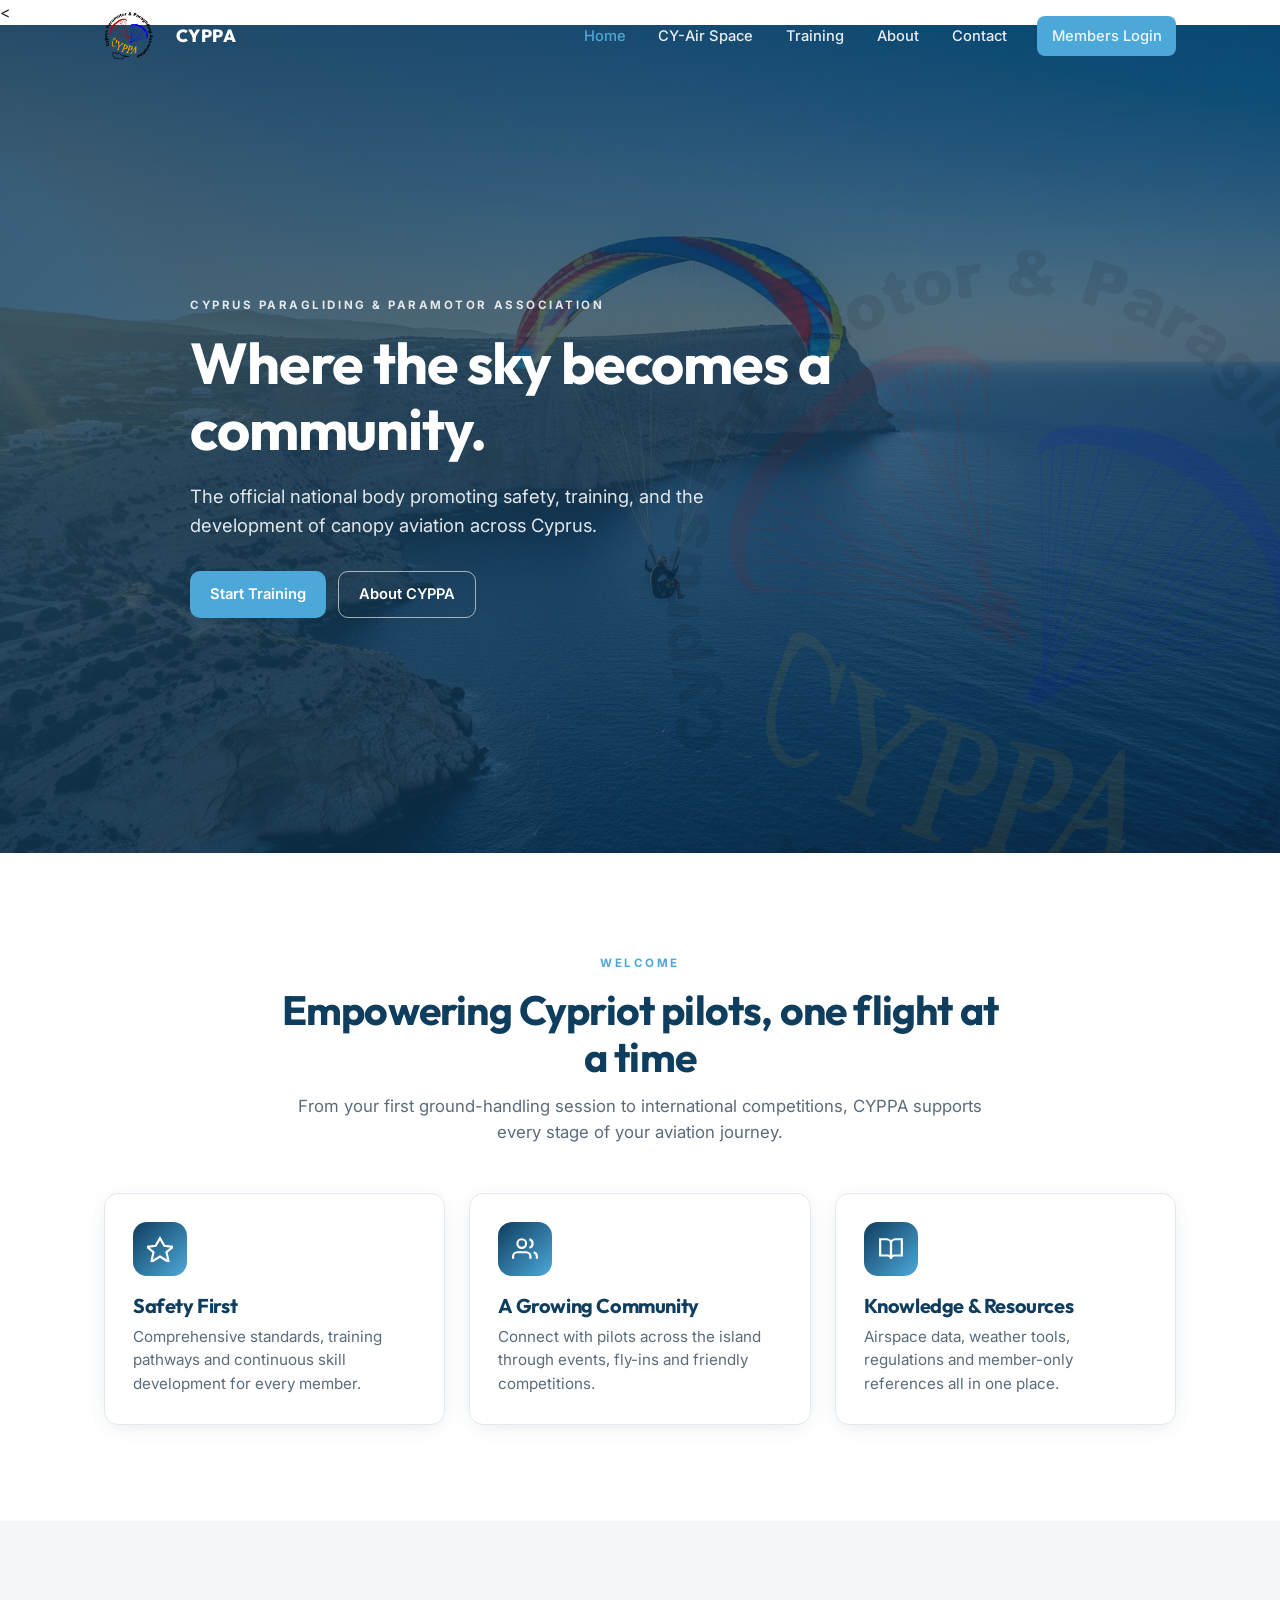
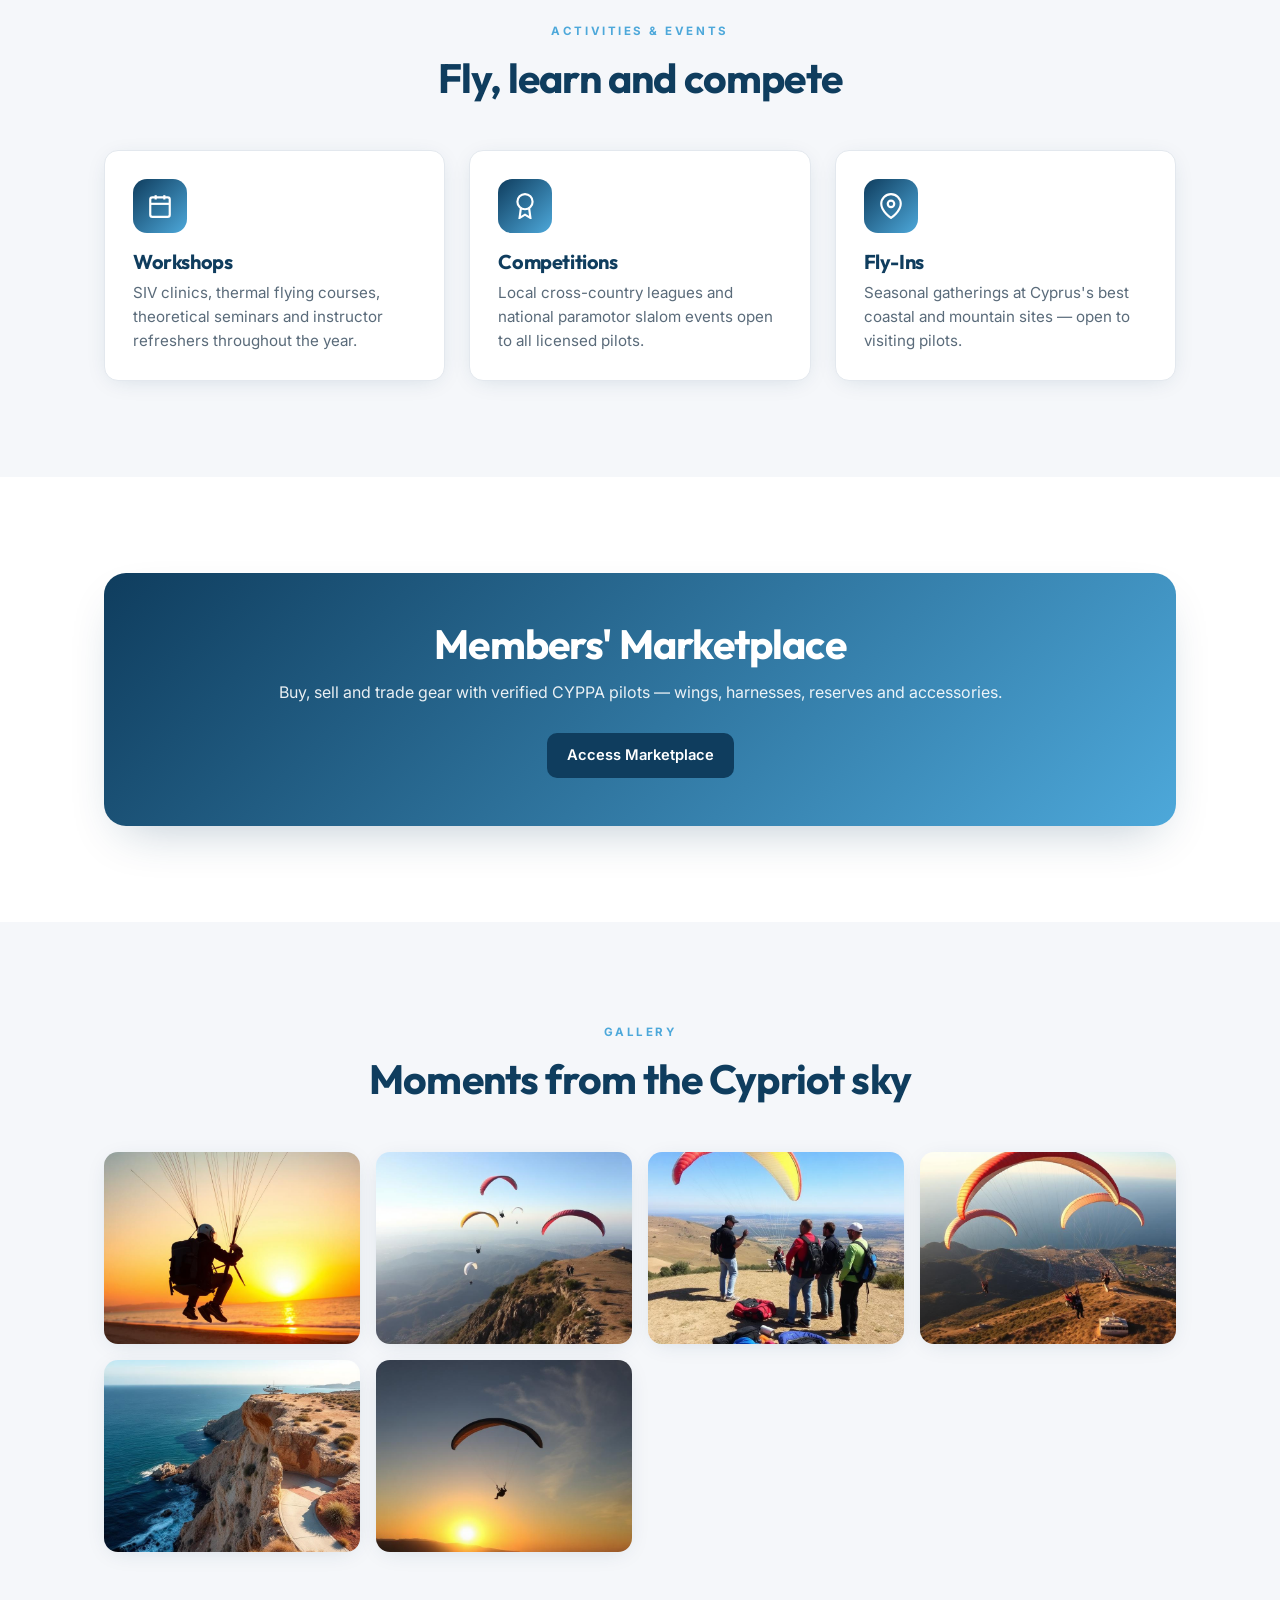
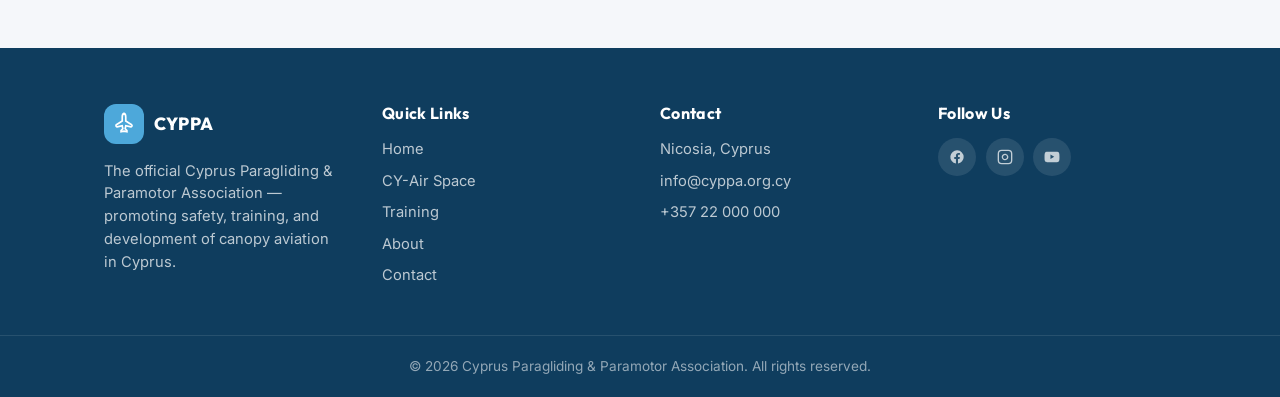
==== index.html @ 7ece0e22 "First commit of my website" ====
<!doctype html>
<html lang="en">

<head>
  <meta charset="utf-8" />
  <meta name="viewport" content="width=device-width, initial-scale=1" />
  <title>CYPPA — Cyprus Paragliding & Paramotor Association</title>
  <meta name="description"
    content="Official body promoting safe and responsible canopy aviation in Cyprus — training, airspace info, events, and member resources." />
  <link rel="preconnect" href="https://fonts.googleapis.com" />
  <link rel="preconnect" href="https://fonts.gstatic.com" crossorigin />
  <link
    href="https://fonts.googleapis.com/css2?family=Inter:wght@400;500;600;700&family=Outfit:wght@500;600;700;800;900&display=swap"
    rel="stylesheet" />
  <link rel="stylesheet" href="styles.css" />
</head>

<body>

  <!-- ============ HEADER ============ -->
  <header class="site-header">
    <div class="container nav">
      <a class="brand" href="index.html">
        <img src="assets/Logo 01a Color.png" alt="CYPPA Logo" class="header-logo" />
        <span class="brand-name">CYPPA</span>
      </a>

      <nav class="nav-links" aria-label="Primary">
        <a href="index.html">Home</a>
        <a href="cy-air-space.html">CY-Air Space</a>
        <a href="training.html">Training</a>
        <a href="about.html">About</a>
        <a href="contact.html">Contact</a>
        <a class="btn btn-primary" href="login.html" style="margin-left:.75rem">Members Login</a>
      </nav>

      <button class="menu-toggle" aria-label="Toggle menu"
        onclick="document.querySelector('.mobile-nav').classList.toggle('open')">
        <svg width="26" height="26" viewBox="0 0 24 24" fill="none" stroke="currentColor" stroke-width="2"
          stroke-linecap="round" stroke-linejoin="round">
          <line x1="4" y1="6" x2="20" y2="6" />
          <line x1="4" y1="12" x2="20" y2="12" />
          <line x1="4" y1="18" x2="20" y2="18" />
        </svg>
      </button>
    </div>
    <div class="mobile-nav">
      <nav>
        <a href="index.html">Home</a>
        <a href="cy-air-space.html">CY-Air Space</a>
        <a href="training.html">Training</a>
        <a href="about.html">About</a>
        <a href="contact.html">Contact</a>
        <a class="btn btn-primary" href="login.html">Members Login</a>
      </nav>
    </div>
  </header>

  <!-- ============ HERO ============ -->
  <<section class="hero">
    <div class="hero-bg" aria-hidden="true"></div>

    <img src="assets/Logo 01a Color.png" alt="" class="hero-watermark" aria-hidden="true" />

    <div class="container">
      <span class="eyebrow">Cyprus Paragliding & Paramotor Association</span>
      <h1>Where the sky becomes a community.</h1>
      <p class="lead">The official national body promoting safety, training, and the development of canopy aviation
        across Cyprus.</p>
      <div class="actions">
        <a class="btn btn-primary" href="training.html">Start Training</a>
        <a class="btn btn-outline" href="about.html">About CYPPA</a>
      </div>
    </div>
    </section>

    <!-- ============ WELCOME / FEATURES ============ -->
    <section class="block">
      <div class="container">
        <div class="section-head">
          <span class="eyebrow">Welcome</span>
          <h2>Empowering Cypriot pilots, one flight at a time</h2>
          <p>From your first ground-handling session to international competitions, CYPPA supports every stage of your
            aviation journey.</p>
        </div>
        <div class="grid grid-3">
          <article class="card">
            <div class="icon"><svg width="26" height="26" fill="none" stroke="currentColor" stroke-width="2"
                viewBox="0 0 24 24">
                <path d="M12 2l4 7 8 1-6 5 2 9-8-5-8 5 2-9-6-5 8-1z" />
              </svg></div>
            <h3>Safety First</h3>
            <p>Comprehensive standards, training pathways and continuous skill development for every member.</p>
          </article>
          <article class="card">
            <div class="icon"><svg width="26" height="26" fill="none" stroke="currentColor" stroke-width="2"
                viewBox="0 0 24 24">
                <path d="M17 21v-2a4 4 0 0 0-4-4H5a4 4 0 0 0-4 4v2" />
                <circle cx="9" cy="7" r="4" />
                <path d="M23 21v-2a4 4 0 0 0-3-3.87" />
                <path d="M16 3.13a4 4 0 0 1 0 7.75" />
              </svg></div>
            <h3>A Growing Community</h3>
            <p>Connect with pilots across the island through events, fly-ins and friendly competitions.</p>
          </article>
          <article class="card">
            <div class="icon"><svg width="26" height="26" fill="none" stroke="currentColor" stroke-width="2"
                viewBox="0 0 24 24">
                <path d="M2 3h6a4 4 0 0 1 4 4v14a3 3 0 0 0-3-3H2z" />
                <path d="M22 3h-6a4 4 0 0 0-4 4v14a3 3 0 0 1 3-3h7z" />
              </svg></div>
            <h3>Knowledge & Resources</h3>
            <p>Airspace data, weather tools, regulations and member-only references all in one place.</p>
          </article>
        </div>
      </div>
    </section>

    <!-- ============ ACTIVITIES ============ -->
    <section class="block muted">
      <div class="container">
        <div class="section-head">
          <span class="eyebrow">Activities & Events</span>
          <h2>Fly, learn and compete</h2>
        </div>
        <div class="grid grid-3">
          <article class="card">
            <div class="icon"><svg width="26" height="26" fill="none" stroke="currentColor" stroke-width="2"
                viewBox="0 0 24 24">
                <rect x="3" y="4" width="18" height="18" rx="2" />
                <line x1="16" y1="2" x2="16" y2="6" />
                <line x1="8" y1="2" x2="8" y2="6" />
                <line x1="3" y1="10" x2="21" y2="10" />
              </svg></div>
            <h3>Workshops</h3>
            <p>SIV clinics, thermal flying courses, theoretical seminars and instructor refreshers throughout the year.
            </p>
          </article>
          <article class="card">
            <div class="icon"><svg width="26" height="26" fill="none" stroke="currentColor" stroke-width="2"
                viewBox="0 0 24 24">
                <circle cx="12" cy="8" r="7" />
                <polyline points="8.21 13.89 7 23 12 20 17 23 15.79 13.88" />
              </svg></div>
            <h3>Competitions</h3>
            <p>Local cross-country leagues and national paramotor slalom events open to all licensed pilots.</p>
          </article>
          <article class="card">
            <div class="icon"><svg width="26" height="26" fill="none" stroke="currentColor" stroke-width="2"
                viewBox="0 0 24 24">
                <path d="M21 10c0 7-9 13-9 13s-9-6-9-13a9 9 0 0 1 18 0z" />
                <circle cx="12" cy="10" r="3" />
              </svg></div>
            <h3>Fly-Ins</h3>
            <p>Seasonal gatherings at Cyprus's best coastal and mountain sites — open to visiting pilots.</p>
          </article>
        </div>
      </div>
    </section>

    <!-- ============ MARKETPLACE ============ -->
    <section class="block">
      <div class="container">
        <div class="cta">
          <h2>Members' Marketplace</h2>
          <p>Buy, sell and trade gear with verified CYPPA pilots — wings, harnesses, reserves and accessories.</p>
          <a class="btn btn-deep" href="login.html">Access Marketplace</a>
        </div>
      </div>
    </section>

    <!-- ============ GALLERY ============ -->
    <section class="block muted">
      <div class="container">
        <div class="section-head">
          <span class="eyebrow">Gallery</span>
          <h2>Moments from the Cypriot sky</h2>
        </div>
        <div class="gallery">
          <a href="#"><img src="assets/gallery-1.jpg" alt="Paraglider over Cyprus coastline" loading="lazy" /></a>
          <a href="#"><img src="assets/gallery-2.jpg" alt="Paramotor pilot at sunset" loading="lazy" /></a>
          <a href="#"><img src="assets/gallery-3.jpg" alt="Group launch on a Cypriot ridge" loading="lazy" /></a>
          <a href="#"><img src="assets/gallery-4.jpg" alt="Cross-country flight" loading="lazy" /></a>
          <a href="#"><img src="assets/gallery-5.jpg" alt="Coastal soaring" loading="lazy" /></a>
          <a href="#"><img src="assets/gallery-6.jpg" alt="Pilot landing at sunset" loading="lazy" /></a>
        </div>
      </div>
    </section>

    <!-- ============ FOOTER ============ -->
    <footer class="site-footer">
      <div class="container footer-grid">
        <div>
          <div class="brand" style="margin-bottom:1rem">
            <span class="logo" style="background:var(--sky)"><svg width="20" height="20" viewBox="0 0 24 24" fill="none"
                stroke="currentColor" stroke-width="2" style="transform:rotate(-45deg)">
                <path
                  d="M17.8 19.2 16 11l3.5-3.5C21 6 21.5 4 21 3c-1-.5-3 0-4.5 1.5L13 8 4.8 6.2c-.5-.1-.9.1-1.1.5l-.3.5c-.2.5-.1 1 .3 1.3L9 12l-2 3H4l-1 1 3 2 2 3 1-1v-3l3-2 3.5 5.3c.3.4.8.5 1.3.3l.5-.2c.4-.3.6-.7.5-1.2z" />
              </svg></span>
            <span class="brand-name" style="color:#fff">CYPPA</span>
          </div>
          <p>The official Cyprus Paragliding & Paramotor Association — promoting safety, training, and development of
            canopy aviation in Cyprus.</p>
        </div>
        <div>
          <h4>Quick Links</h4>
          <ul>
            <li><a href="index.html">Home</a></li>
            <li><a href="cy-air-space.html">CY-Air Space</a></li>
            <li><a href="training.html">Training</a></li>
            <li><a href="about.html">About</a></li>
            <li><a href="contact.html">Contact</a></li>
          </ul>
        </div>
        <div>
          <h4>Contact</h4>
          <ul>
            <li>Nicosia, Cyprus</li>
            <li>info@cyppa.org.cy</li>
            <li>+357 22 000 000</li>
          </ul>
        </div>
        <div>
          <h4>Follow Us</h4>
          <div class="socials">
            <a href="#" aria-label="Facebook"><svg width="16" height="16" fill="currentColor" viewBox="0 0 24 24">
                <path
                  d="M22 12a10 10 0 1 0-11.6 9.9v-7H7.9V12h2.5V9.8c0-2.5 1.5-3.9 3.8-3.9 1.1 0 2.2.2 2.2.2v2.5h-1.3c-1.2 0-1.6.8-1.6 1.6V12h2.8l-.5 2.9h-2.3v7A10 10 0 0 0 22 12z" />
              </svg></a>
            <a href="#" aria-label="Instagram"><svg width="16" height="16" fill="none" stroke="currentColor"
                stroke-width="2" viewBox="0 0 24 24">
                <rect x="2" y="2" width="20" height="20" rx="5" />
                <path d="M16 11.4A4 4 0 1 1 12.6 8 4 4 0 0 1 16 11.4z" />
                <line x1="17.5" y1="6.5" x2="17.5" y2="6.5" />
              </svg></a>
            <a href="#" aria-label="YouTube"><svg width="16" height="16" fill="currentColor" viewBox="0 0 24 24">
                <path
                  d="M23 7.5s-.2-1.6-.9-2.3c-.8-.9-1.8-.9-2.2-1C16.4 4 12 4 12 4s-4.4 0-7.9.2c-.5.1-1.4.1-2.2 1C1.2 5.9 1 7.5 1 7.5S.8 9.4.8 11.3v1.4c0 1.9.2 3.8.2 3.8s.2 1.6.9 2.3c.8.9 1.9.9 2.4 1 1.7.2 7.7.2 7.7.2s4.4 0 7.9-.3c.5-.1 1.4-.1 2.2-1 .7-.7.9-2.3.9-2.3s.2-1.9.2-3.8v-1.4c0-1.9-.2-3.7-.2-3.7zM9.7 15.1V8.4l5.7 3.4z" />
              </svg></a>
          </div>
        </div>
      </div>
      <div class="footer-bottom">© <span id="yr"></span> Cyprus Paragliding & Paramotor Association. All rights
        reserved.
      </div>
    </footer>

    <script>document.getElementById('yr').textContent = new Date().getFullYear();</script>
    <script src="script.js"></script>
</body>

</html>
---- styles.css ----
/* CYPPA — Cyprus Paragliding & Paramotor Association
   Static HTML/CSS build */

:root {
  --deep: #0F3D5E;
  --sky: #4DA8DA;
  --white: #FFFFFF;
  --light-gray: #F5F7FA;
  --text: #1a2733;
  --muted: #5a6b7a;
  --border: #e3e8ee;

  --gradient-sky: linear-gradient(135deg, var(--deep), var(--sky));
  --gradient-hero: linear-gradient(135deg, rgba(15, 61, 94, 0.85), rgba(15, 61, 94, 0.55));
  --shadow-card: 0 4px 24px -8px rgba(15, 61, 94, 0.18);
  --shadow-lift: 0 20px 50px -20px rgba(15, 61, 94, 0.30);
  --radius: 14px;
}

* {
  box-sizing: border-box;
  margin: 0;
  padding: 0;
}

html {
  scroll-behavior: smooth;
  -webkit-text-size-adjust: 100%;
}

body {
  font-family: 'Inter', system-ui, -apple-system, Segoe UI, Roboto, Arial, sans-serif;
  color: var(--text);
  background: var(--white);
  line-height: 1.55;
  -webkit-font-smoothing: antialiased;
}

img {
  max-width: 100%;
  display: block;
}

a {
  color: inherit;
  text-decoration: none;
}

h1,
h2,
h3,
h4 {
  font-family: 'Outfit', system-ui, sans-serif;
  letter-spacing: -0.02em;
  color: var(--deep);
  line-height: 1.15;
}

h1 {
  font-size: clamp(2.25rem, 4.5vw, 3.75rem);
}

h2 {
  font-size: clamp(1.75rem, 3.2vw, 2.75rem);
}

h3 {
  font-size: 1.25rem;
}

p {
  color: var(--muted);
}

.container {
  max-width: 1200px;
  margin: 0 auto;
  padding: 0 1.25rem;
}

@media (min-width: 768px) {
  .container {
    padding: 0 2rem;
  }
}

@media (min-width: 1280px) {
  .container {
    padding: 0 4rem;
  }
}

/* ---------- Header ---------- */
.site-header {
  position: fixed;
  inset: 0 0 auto 0;
  z-index: 50;
  transition: background .3s ease, box-shadow .3s ease, backdrop-filter .3s ease;
}

.site-header.scrolled {
  background: rgba(255, 255, 255, 0.92);
  backdrop-filter: blur(10px);
  box-shadow: 0 1px 0 rgba(15, 61, 94, 0.06);
}

.nav {
  display: flex;
  align-items: center;
  justify-content: space-between;
  height: 72px;
}

.brand {
  display: flex;
  align-items: center;
  gap: .6rem;
  font-family: 'Outfit';
  font-weight: 800;
}

.brand .logo {
  width: 40px;
  height: 40px;
  border-radius: 12px;
  display: grid;
  place-items: center;
  color: #fff;
  background: rgba(255, 255, 255, 0.15);
  backdrop-filter: blur(6px);
  transition: background .3s ease, color .3s ease;
}

.site-header.scrolled .brand .logo {
  background: var(--deep);
}

.brand .brand-name {
  color: #fff;
  font-size: 1.1rem;
  letter-spacing: .02em;
  transition: color .3s ease;
}

.site-header.scrolled .brand .brand-name {
  color: var(--deep);
}

.nav-links {
  display: none;
  align-items: center;
  gap: .25rem;
}

.nav-links a {
  padding: .55rem .9rem;
  border-radius: 8px;
  font-weight: 500;
  font-size: .92rem;
  color: rgba(255, 255, 255, 0.9);
}

.nav-links a:hover {
  color: #fff;
}

.site-header.scrolled .nav-links a {
  color: var(--text);
}

.site-header.scrolled .nav-links a:hover {
  color: var(--sky);
}

.nav-links a.active {
  color: var(--sky);
}

.btn {
  display: inline-flex;
  align-items: center;
  justify-content: center;
  padding: .7rem 1.25rem;
  border-radius: 10px;
  font-weight: 600;
  font-size: .92rem;
  cursor: pointer;
  border: 0;
  transition: transform .15s ease, background .2s ease, box-shadow .2s ease;
}

.btn-primary {
  background: var(--sky);
  color: #fff;
}

.btn-primary:hover {
  background: #3a98cc;
  transform: translateY(-1px);
}

.btn-outline {
  background: transparent;
  color: #fff;
  border: 1.5px solid rgba(255, 255, 255, 0.6);
}

.btn-outline:hover {
  background: rgba(255, 255, 255, 0.1);
}

.btn-deep {
  background: var(--deep);
  color: #fff;
}

.btn-deep:hover {
  background: #0c324d;
}

.menu-toggle {
  background: transparent;
  border: 0;
  color: #fff;
  padding: .4rem;
  cursor: pointer;
  display: inline-flex;
}

.site-header.scrolled .menu-toggle {
  color: var(--deep);
}

.mobile-nav {
  display: none;
  background: #fff;
  border-top: 1px solid var(--border);
  box-shadow: var(--shadow-card);
}

.mobile-nav.open {
  display: block;
}

.mobile-nav nav {
  display: flex;
  flex-direction: column;
  padding: .75rem 0;
}

.mobile-nav a {
  padding: .85rem 1.25rem;
  font-weight: 500;
}

.mobile-nav a:hover {
  background: var(--light-gray);
}

.mobile-nav .btn {
  margin: .5rem 1.25rem;
}

@media (min-width: 1024px) {
  .nav-links {
    display: flex;
  }

  .menu-toggle {
    display: none;
  }
}

/* ---------- Hero ---------- */
.hero {
  position: relative;
  min-height: 92vh;
  display: flex;
  align-items: center;
  color: #fff;
  overflow: hidden;
  background: #0a2c46;
}

.hero-bg {
  position: absolute;
  inset: 0;
  background: var(--gradient-hero), url('assets/hero.jpg') center/cover no-repeat;
}

.hero .container {
  position: relative;
  z-index: 2;
  padding-top: 6rem;
  padding-bottom: 4rem;
}

.hero h1 {
  color: #fff;
  max-width: 900px;
}

.hero p.lead {
  color: rgba(255, 255, 255, 0.88);
  font-size: 1.15rem;
  max-width: 620px;
  margin: 1.25rem 0 2rem;
}

.hero .actions {
  display: flex;
  flex-wrap: wrap;
  gap: .75rem;
}

.eyebrow {
  display: inline-block;
  font-size: .72rem;
  font-weight: 700;
  letter-spacing: .22em;
  text-transform: uppercase;
  color: var(--sky);
  margin-bottom: .9rem;
}

.hero .eyebrow {
  color: rgba(255, 255, 255, 0.85);
}

/* ---------- Page hero (interior pages) ---------- */
.page-hero {
  background: var(--gradient-sky);
  color: #fff;
  padding: 9rem 0 5rem;
  text-align: center;
  position: relative;
  overflow: hidden;
}

.page-hero::before {
  content: "";
  position: absolute;
  inset: 0;
  background: radial-gradient(circle at 20% 30%, rgba(255, 255, 255, .25), transparent 50%);
  opacity: .6;
}

.page-hero .container {
  position: relative;
}

.page-hero h1 {
  color: #fff;
}

.page-hero p {
  color: rgba(255, 255, 255, 0.85);
  max-width: 640px;
  margin: 1rem auto 0;
}

/* ---------- Sections ---------- */
section.block {
  padding: 4.5rem 0;
}

@media (min-width: 768px) {
  section.block {
    padding: 6rem 0;
  }
}

section.muted {
  background: var(--light-gray);
}

.section-head {
  text-align: center;
  max-width: 720px;
  margin: 0 auto 3rem;
}

.section-head p {
  font-size: 1.05rem;
  margin-top: .75rem;
}

/* ---------- Grids & cards ---------- */
.grid {
  display: grid;
  gap: 1.5rem;
}

.grid-2 {
  grid-template-columns: repeat(auto-fit, minmax(280px, 1fr));
}

.grid-3 {
  grid-template-columns: repeat(auto-fit, minmax(260px, 1fr));
}

.card {
  background: #fff;
  border: 1px solid var(--border);
  border-radius: var(--radius);
  padding: 1.75rem;
  box-shadow: var(--shadow-card);
  transition: transform .25s ease, box-shadow .25s ease;
}

.card:hover {
  transform: translateY(-4px);
  box-shadow: var(--shadow-lift);
}

.card .icon {
  width: 54px;
  height: 54px;
  border-radius: 14px;
  background: var(--gradient-sky);
  color: #fff;
  display: grid;
  place-items: center;
  margin-bottom: 1.1rem;
}

.card h3 {
  margin-bottom: .5rem;
}

.card p {
  font-size: .95rem;
}

.card .more {
  display: inline-flex;
  align-items: center;
  gap: .35rem;
  color: var(--sky);
  font-weight: 600;
  font-size: .9rem;
  margin-top: 1rem;
}

/* About list */
.about-row {
  display: grid;
  gap: 1.5rem;
  grid-template-columns: auto 1fr;
  align-items: start;
  background: #fff;
  border: 1px solid var(--border);
  border-radius: var(--radius);
  padding: 2rem;
  margin-bottom: 1.25rem;
  box-shadow: var(--shadow-card);
}

.about-row .icon {
  width: 64px;
  height: 64px;
  border-radius: 16px;
  background: var(--gradient-sky);
  color: #fff;
  display: grid;
  place-items: center;
}

.about-row .num {
  font-size: .72rem;
  letter-spacing: .22em;
  color: var(--sky);
  font-weight: 700;
}

.about-row h2 {
  color: var(--deep);
  margin: .3rem 0 .6rem;
  font-size: 1.5rem;
}

@media (max-width: 600px) {
  .about-row {
    grid-template-columns: 1fr;
  }
}

/* Gallery */
.gallery {
  display: grid;
  gap: 1rem;
  grid-template-columns: repeat(auto-fit, minmax(240px, 1fr));
}

.gallery img {
  aspect-ratio: 4/3;
  object-fit: cover;
  border-radius: var(--radius);
  box-shadow: var(--shadow-card);
  transition: transform .3s ease;
}

.gallery a:hover img {
  transform: scale(1.03);
}

/* Forms */
.form {
  display: grid;
  gap: 1rem;
  max-width: 560px;
}

.form label {
  font-size: .9rem;
  font-weight: 600;
  color: var(--deep);
}

.form input,
.form textarea,
.form select {
  width: 100%;
  padding: .8rem 1rem;
  border: 1px solid var(--border);
  border-radius: 10px;
  background: #fff;
  font: inherit;
  color: var(--text);
}

.form input:focus,
.form textarea:focus {
  outline: 2px solid var(--sky);
  outline-offset: 1px;
  border-color: var(--sky);
}

.checkbox-row {
  display: flex;
  align-items: center;
  gap: .5rem;
  font-size: .92rem;
  color: var(--muted);
}

.checkbox-row input {
  width: auto;
}

/* Login split */
.login-wrap {
  min-height: 100vh;
  display: grid;
  grid-template-columns: 1fr;
}

@media (min-width: 900px) {
  .login-wrap {
    grid-template-columns: 1fr 1fr;
  }
}

.login-art {
  background: var(--gradient-sky), url('assets/hero.jpg') center/cover;
  background-blend-mode: multiply;
  color: #fff;
  padding: 4rem 2.5rem;
  display: none;
  flex-direction: column;
  justify-content: space-between;
}

@media (min-width: 900px) {
  .login-art {
    display: flex;
  }
}

.login-art h2 {
  color: #fff;
}

.login-form-wrap {
  display: grid;
  place-items: center;
  padding: 3rem 1.5rem;
}

.login-card {
  width: 100%;
  max-width: 420px;
}

.login-card h1 {
  color: var(--deep);
  font-size: 2rem;
  margin-bottom: .4rem;
}

.login-card .sub {
  color: var(--muted);
  margin-bottom: 2rem;
}

.form-row-between {
  display: flex;
  align-items: center;
  justify-content: space-between;
}

.link-sky {
  color: var(--sky);
  font-weight: 600;
  font-size: .9rem;
}

.link-sky:hover {
  text-decoration: underline;
}

/* Map */
.map-wrap {
  border-radius: var(--radius);
  overflow: hidden;
  box-shadow: var(--shadow-card);
}

.map-wrap iframe {
  width: 100%;
  height: 380px;
  border: 0;
  display: block;
}

/* Contact info */
.contact-grid {
  display: grid;
  gap: 2.5rem;
  grid-template-columns: 1fr;
}

@media (min-width: 900px) {
  .contact-grid {
    grid-template-columns: 1fr 1fr;
  }
}

.contact-info li {
  display: flex;
  gap: .9rem;
  align-items: flex-start;
  margin-bottom: 1rem;
  color: var(--muted);
  list-style: none;
}

.contact-info .icon-sm {
  width: 34px;
  height: 34px;
  border-radius: 10px;
  background: var(--light-gray);
  color: var(--deep);
  display: grid;
  place-items: center;
  flex-shrink: 0;
}

.contact-info strong {
  display: block;
  color: var(--deep);
  margin-bottom: 2px;
}

/* CTA banner */
.cta {
  background: var(--gradient-sky);
  color: #fff;
  border-radius: 22px;
  padding: 3rem;
  text-align: center;
  box-shadow: var(--shadow-lift);
}

.cta h2 {
  color: #fff;
}

.cta p {
  color: rgba(255, 255, 255, 0.9);
  margin: .75rem 0 1.75rem;
}

/* ---------- Footer ---------- */
.site-footer {
  background: var(--deep);
  color: #fff;
  padding-top: 3.5rem;
}

.footer-grid {
  display: grid;
  gap: 2.5rem;
  grid-template-columns: repeat(auto-fit, minmax(220px, 1fr));
  padding-bottom: 3rem;
}

.footer-grid h4 {
  color: #fff;
  font-size: 1rem;
  margin-bottom: 1rem;
  letter-spacing: .02em;
}

.footer-grid p,
.footer-grid li,
.footer-grid a {
  color: rgba(255, 255, 255, 0.72);
  font-size: .92rem;
}

.footer-grid a:hover {
  color: var(--sky);
}

.footer-grid ul {
  list-style: none;
  display: grid;
  gap: .55rem;
}

.socials {
  display: flex;
  gap: .6rem;
}

.socials a {
  width: 38px;
  height: 38px;
  border-radius: 50%;
  background: rgba(255, 255, 255, 0.1);
  display: grid;
  place-items: center;
  transition: background .2s ease;
}

.socials a:hover {
  background: var(--sky);
}

.footer-bottom {
  border-top: 1px solid rgba(255, 255, 255, 0.1);
  text-align: center;
  padding: 1.25rem 0;
  font-size: .85rem;
  color: rgba(255, 255, 255, 0.55);
}

/* Utilities */
.text-center {
  text-align: center;
}

.mt-2 {
  margin-top: 1rem;
}

.mt-3 {
  margin-top: 1.5rem;
}

.header-logo {
  height: 50px;
  width: auto;
  object-fit: contain;
  margin-right: 12px;
}

.brand {
  display: flex;
  align-items: center;
}

/* =====================================================
   CYPPA LOGO WATERMARK - HOME + ALL INTERIOR PAGES
   ===================================================== */

.header-logo {
  height: 50px;
  width: auto;
  object-fit: contain;
  margin-right: 12px;
}

.brand {
  display: flex;
  align-items: center;
}

/* Home Hero */
.hero {
  position: relative;
  overflow: hidden;
}

/* Interior Heroes */
.page-hero {
  position: relative;
  overflow: hidden;
}

/* Watermark Logo */
.hero-watermark {
  position: absolute;

  right: -120px;
  bottom: -120px;

  width: 750px;
  height: auto;

  opacity: 0.08;

  pointer-events: none;
  user-select: none;

  z-index: 1;
}

/* Keep text above watermark */
.hero .container,
.page-hero .container {
  position: relative;
  z-index: 2;
}
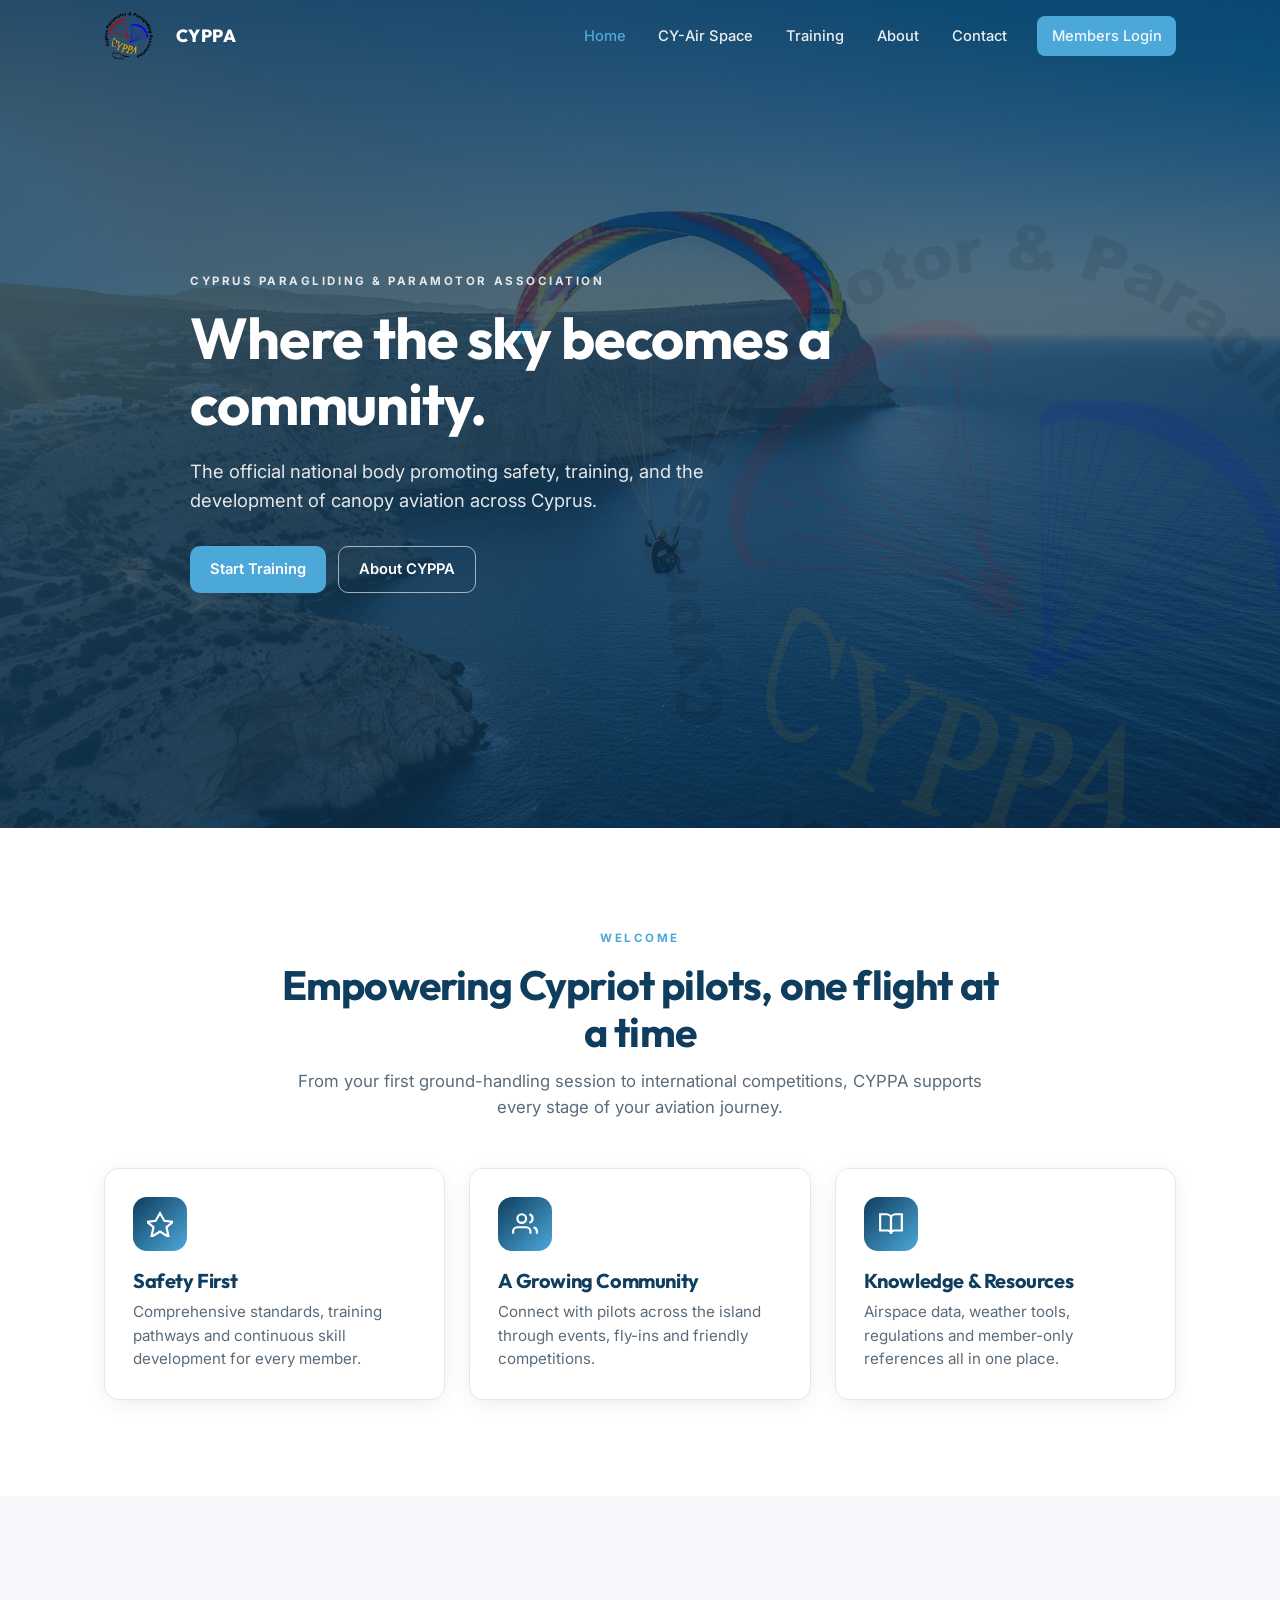
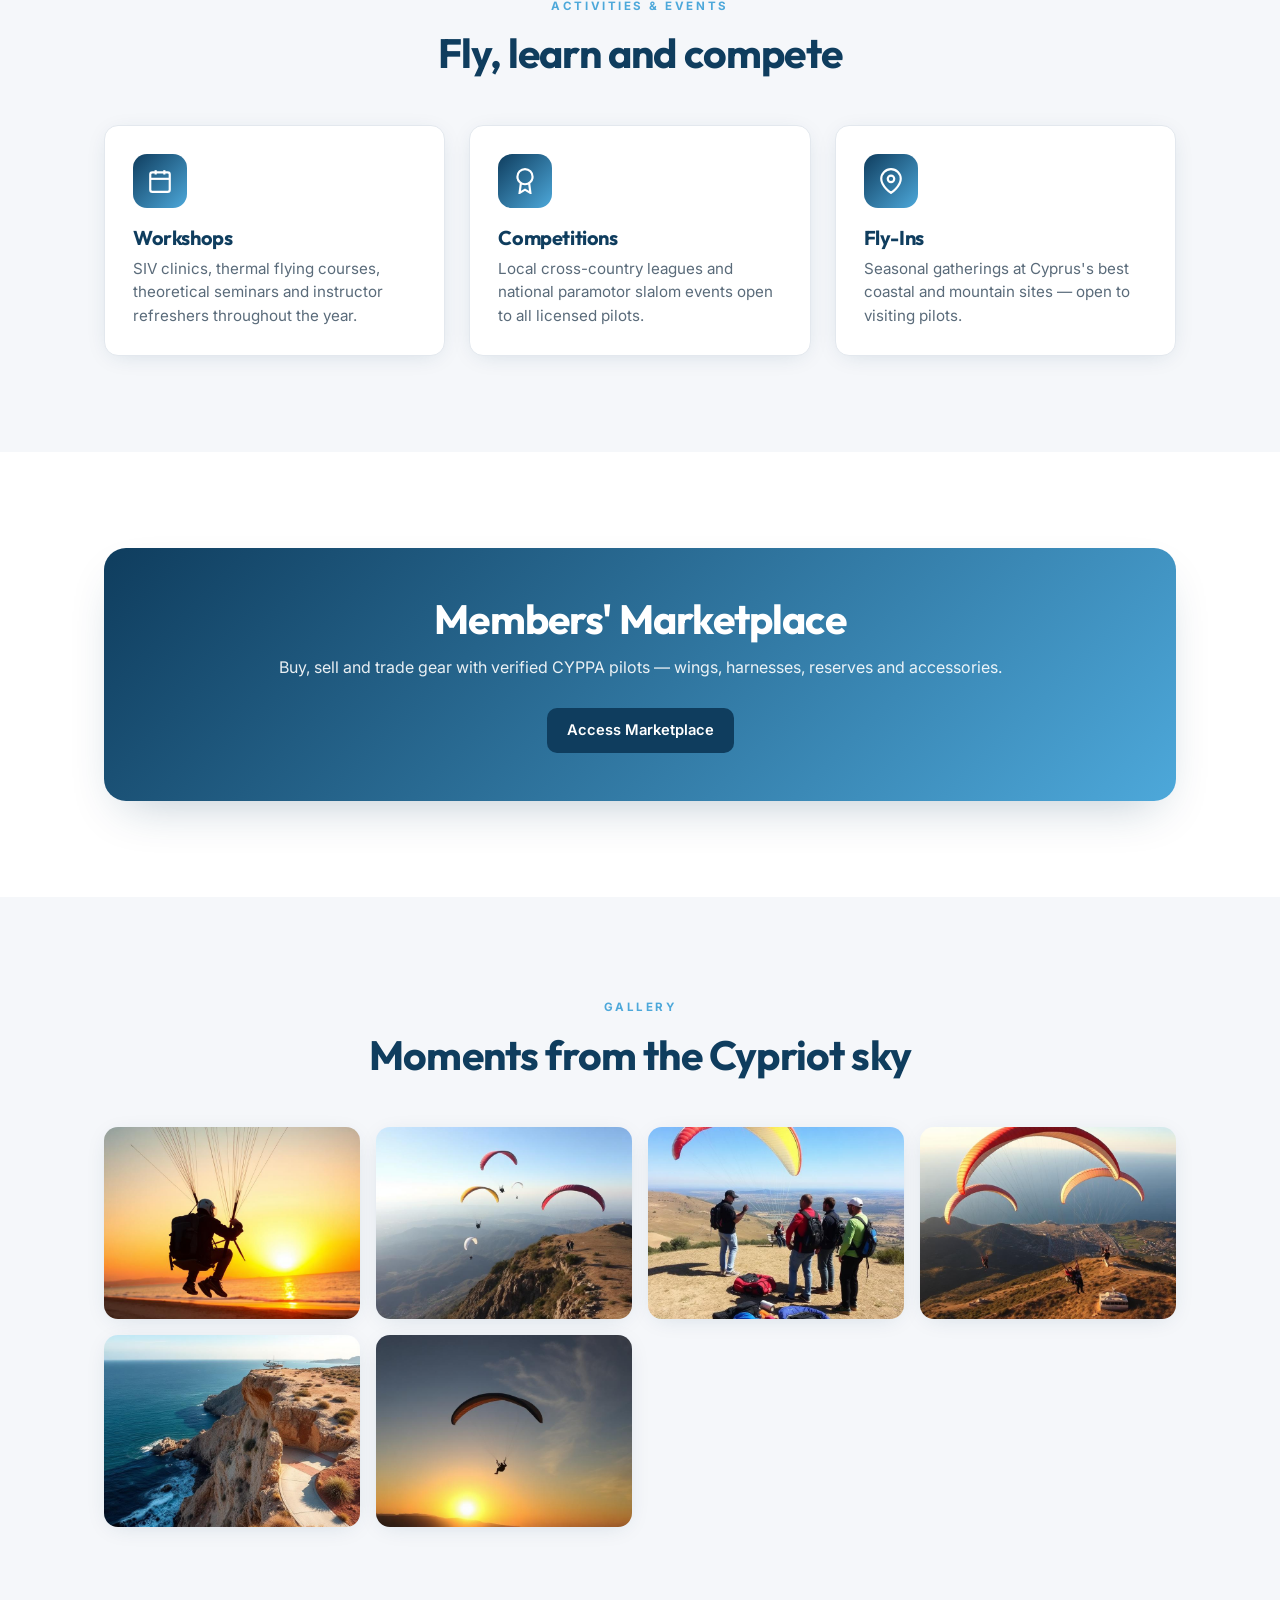
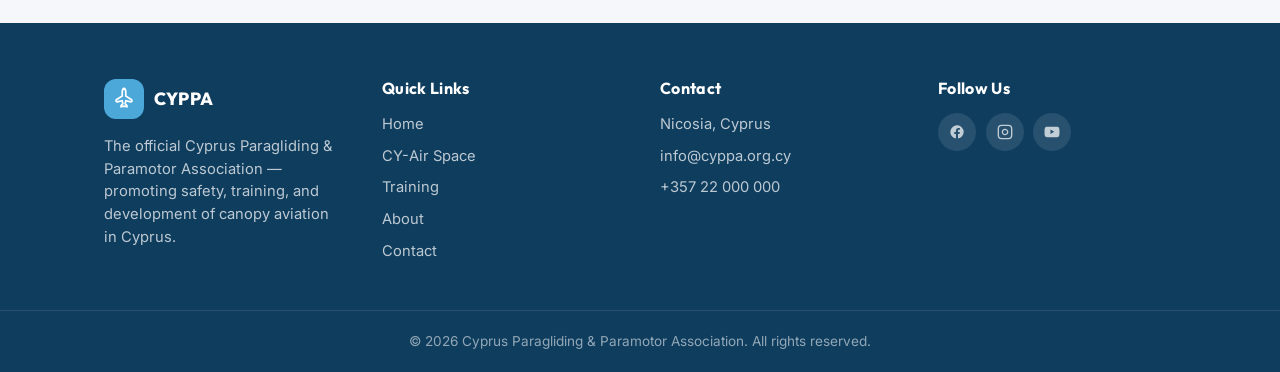
==== commit 7a436ab8: "Updated the home page layout" ====
--- a/index.html
+++ b/index.html
@@ -57,7 +57,7 @@
   </header>
 
   <!-- ============ HERO ============ -->
-  <<section class="hero">
+  <section class="hero">
     <div class="hero-bg" aria-hidden="true"></div>
 
     <img src="assets/Logo 01a Color.png" alt="" class="hero-watermark" aria-hidden="true" />
@@ -72,181 +72,181 @@
         <a class="btn btn-outline" href="about.html">About CYPPA</a>
       </div>
     </div>
-    </section>
-
-    <!-- ============ WELCOME / FEATURES ============ -->
-    <section class="block">
-      <div class="container">
-        <div class="section-head">
-          <span class="eyebrow">Welcome</span>
-          <h2>Empowering Cypriot pilots, one flight at a time</h2>
-          <p>From your first ground-handling session to international competitions, CYPPA supports every stage of your
-            aviation journey.</p>
+  </section>
+
+  <!-- ============ WELCOME / FEATURES ============ -->
+  <section class="block">
+    <div class="container">
+      <div class="section-head">
+        <span class="eyebrow">Welcome</span>
+        <h2>Empowering Cypriot pilots, one flight at a time</h2>
+        <p>From your first ground-handling session to international competitions, CYPPA supports every stage of your
+          aviation journey.</p>
+      </div>
+      <div class="grid grid-3">
+        <article class="card">
+          <div class="icon"><svg width="26" height="26" fill="none" stroke="currentColor" stroke-width="2"
+              viewBox="0 0 24 24">
+              <path d="M12 2l4 7 8 1-6 5 2 9-8-5-8 5 2-9-6-5 8-1z" />
+            </svg></div>
+          <h3>Safety First</h3>
+          <p>Comprehensive standards, training pathways and continuous skill development for every member.</p>
+        </article>
+        <article class="card">
+          <div class="icon"><svg width="26" height="26" fill="none" stroke="currentColor" stroke-width="2"
+              viewBox="0 0 24 24">
+              <path d="M17 21v-2a4 4 0 0 0-4-4H5a4 4 0 0 0-4 4v2" />
+              <circle cx="9" cy="7" r="4" />
+              <path d="M23 21v-2a4 4 0 0 0-3-3.87" />
+              <path d="M16 3.13a4 4 0 0 1 0 7.75" />
+            </svg></div>
+          <h3>A Growing Community</h3>
+          <p>Connect with pilots across the island through events, fly-ins and friendly competitions.</p>
+        </article>
+        <article class="card">
+          <div class="icon"><svg width="26" height="26" fill="none" stroke="currentColor" stroke-width="2"
+              viewBox="0 0 24 24">
+              <path d="M2 3h6a4 4 0 0 1 4 4v14a3 3 0 0 0-3-3H2z" />
+              <path d="M22 3h-6a4 4 0 0 0-4 4v14a3 3 0 0 1 3-3h7z" />
+            </svg></div>
+          <h3>Knowledge & Resources</h3>
+          <p>Airspace data, weather tools, regulations and member-only references all in one place.</p>
+        </article>
+      </div>
+    </div>
+  </section>
+
+  <!-- ============ ACTIVITIES ============ -->
+  <section class="block muted">
+    <div class="container">
+      <div class="section-head">
+        <span class="eyebrow">Activities & Events</span>
+        <h2>Fly, learn and compete</h2>
+      </div>
+      <div class="grid grid-3">
+        <article class="card">
+          <div class="icon"><svg width="26" height="26" fill="none" stroke="currentColor" stroke-width="2"
+              viewBox="0 0 24 24">
+              <rect x="3" y="4" width="18" height="18" rx="2" />
+              <line x1="16" y1="2" x2="16" y2="6" />
+              <line x1="8" y1="2" x2="8" y2="6" />
+              <line x1="3" y1="10" x2="21" y2="10" />
+            </svg></div>
+          <h3>Workshops</h3>
+          <p>SIV clinics, thermal flying courses, theoretical seminars and instructor refreshers throughout the year.
+          </p>
+        </article>
+        <article class="card">
+          <div class="icon"><svg width="26" height="26" fill="none" stroke="currentColor" stroke-width="2"
+              viewBox="0 0 24 24">
+              <circle cx="12" cy="8" r="7" />
+              <polyline points="8.21 13.89 7 23 12 20 17 23 15.79 13.88" />
+            </svg></div>
+          <h3>Competitions</h3>
+          <p>Local cross-country leagues and national paramotor slalom events open to all licensed pilots.</p>
+        </article>
+        <article class="card">
+          <div class="icon"><svg width="26" height="26" fill="none" stroke="currentColor" stroke-width="2"
+              viewBox="0 0 24 24">
+              <path d="M21 10c0 7-9 13-9 13s-9-6-9-13a9 9 0 0 1 18 0z" />
+              <circle cx="12" cy="10" r="3" />
+            </svg></div>
+          <h3>Fly-Ins</h3>
+          <p>Seasonal gatherings at Cyprus's best coastal and mountain sites — open to visiting pilots.</p>
+        </article>
+      </div>
+    </div>
+  </section>
+
+  <!-- ============ MARKETPLACE ============ -->
+  <section class="block">
+    <div class="container">
+      <div class="cta">
+        <h2>Members' Marketplace</h2>
+        <p>Buy, sell and trade gear with verified CYPPA pilots — wings, harnesses, reserves and accessories.</p>
+        <a class="btn btn-deep" href="login.html">Access Marketplace</a>
+      </div>
+    </div>
+  </section>
+
+  <!-- ============ GALLERY ============ -->
+  <section class="block muted">
+    <div class="container">
+      <div class="section-head">
+        <span class="eyebrow">Gallery</span>
+        <h2>Moments from the Cypriot sky</h2>
+      </div>
+      <div class="gallery">
+        <a href="#"><img src="assets/gallery-1.jpg" alt="Paraglider over Cyprus coastline" loading="lazy" /></a>
+        <a href="#"><img src="assets/gallery-2.jpg" alt="Paramotor pilot at sunset" loading="lazy" /></a>
+        <a href="#"><img src="assets/gallery-3.jpg" alt="Group launch on a Cypriot ridge" loading="lazy" /></a>
+        <a href="#"><img src="assets/gallery-4.jpg" alt="Cross-country flight" loading="lazy" /></a>
+        <a href="#"><img src="assets/gallery-5.jpg" alt="Coastal soaring" loading="lazy" /></a>
+        <a href="#"><img src="assets/gallery-6.jpg" alt="Pilot landing at sunset" loading="lazy" /></a>
+      </div>
+    </div>
+  </section>
+
+  <!-- ============ FOOTER ============ -->
+  <footer class="site-footer">
+    <div class="container footer-grid">
+      <div>
+        <div class="brand" style="margin-bottom:1rem">
+          <span class="logo" style="background:var(--sky)"><svg width="20" height="20" viewBox="0 0 24 24" fill="none"
+              stroke="currentColor" stroke-width="2" style="transform:rotate(-45deg)">
+              <path
+                d="M17.8 19.2 16 11l3.5-3.5C21 6 21.5 4 21 3c-1-.5-3 0-4.5 1.5L13 8 4.8 6.2c-.5-.1-.9.1-1.1.5l-.3.5c-.2.5-.1 1 .3 1.3L9 12l-2 3H4l-1 1 3 2 2 3 1-1v-3l3-2 3.5 5.3c.3.4.8.5 1.3.3l.5-.2c.4-.3.6-.7.5-1.2z" />
+            </svg></span>
+          <span class="brand-name" style="color:#fff">CYPPA</span>
         </div>
-        <div class="grid grid-3">
-          <article class="card">
-            <div class="icon"><svg width="26" height="26" fill="none" stroke="currentColor" stroke-width="2"
-                viewBox="0 0 24 24">
-                <path d="M12 2l4 7 8 1-6 5 2 9-8-5-8 5 2-9-6-5 8-1z" />
-              </svg></div>
-            <h3>Safety First</h3>
-            <p>Comprehensive standards, training pathways and continuous skill development for every member.</p>
-          </article>
-          <article class="card">
-            <div class="icon"><svg width="26" height="26" fill="none" stroke="currentColor" stroke-width="2"
-                viewBox="0 0 24 24">
-                <path d="M17 21v-2a4 4 0 0 0-4-4H5a4 4 0 0 0-4 4v2" />
-                <circle cx="9" cy="7" r="4" />
-                <path d="M23 21v-2a4 4 0 0 0-3-3.87" />
-                <path d="M16 3.13a4 4 0 0 1 0 7.75" />
-              </svg></div>
-            <h3>A Growing Community</h3>
-            <p>Connect with pilots across the island through events, fly-ins and friendly competitions.</p>
-          </article>
-          <article class="card">
-            <div class="icon"><svg width="26" height="26" fill="none" stroke="currentColor" stroke-width="2"
-                viewBox="0 0 24 24">
-                <path d="M2 3h6a4 4 0 0 1 4 4v14a3 3 0 0 0-3-3H2z" />
-                <path d="M22 3h-6a4 4 0 0 0-4 4v14a3 3 0 0 1 3-3h7z" />
-              </svg></div>
-            <h3>Knowledge & Resources</h3>
-            <p>Airspace data, weather tools, regulations and member-only references all in one place.</p>
-          </article>
+        <p>The official Cyprus Paragliding & Paramotor Association — promoting safety, training, and development of
+          canopy aviation in Cyprus.</p>
+      </div>
+      <div>
+        <h4>Quick Links</h4>
+        <ul>
+          <li><a href="index.html">Home</a></li>
+          <li><a href="cy-air-space.html">CY-Air Space</a></li>
+          <li><a href="training.html">Training</a></li>
+          <li><a href="about.html">About</a></li>
+          <li><a href="contact.html">Contact</a></li>
+        </ul>
+      </div>
+      <div>
+        <h4>Contact</h4>
+        <ul>
+          <li>Nicosia, Cyprus</li>
+          <li>info@cyppa.org.cy</li>
+          <li>+357 22 000 000</li>
+        </ul>
+      </div>
+      <div>
+        <h4>Follow Us</h4>
+        <div class="socials">
+          <a href="#" aria-label="Facebook"><svg width="16" height="16" fill="currentColor" viewBox="0 0 24 24">
+              <path
+                d="M22 12a10 10 0 1 0-11.6 9.9v-7H7.9V12h2.5V9.8c0-2.5 1.5-3.9 3.8-3.9 1.1 0 2.2.2 2.2.2v2.5h-1.3c-1.2 0-1.6.8-1.6 1.6V12h2.8l-.5 2.9h-2.3v7A10 10 0 0 0 22 12z" />
+            </svg></a>
+          <a href="#" aria-label="Instagram"><svg width="16" height="16" fill="none" stroke="currentColor"
+              stroke-width="2" viewBox="0 0 24 24">
+              <rect x="2" y="2" width="20" height="20" rx="5" />
+              <path d="M16 11.4A4 4 0 1 1 12.6 8 4 4 0 0 1 16 11.4z" />
+              <line x1="17.5" y1="6.5" x2="17.5" y2="6.5" />
+            </svg></a>
+          <a href="#" aria-label="YouTube"><svg width="16" height="16" fill="currentColor" viewBox="0 0 24 24">
+              <path
+                d="M23 7.5s-.2-1.6-.9-2.3c-.8-.9-1.8-.9-2.2-1C16.4 4 12 4 12 4s-4.4 0-7.9.2c-.5.1-1.4.1-2.2 1C1.2 5.9 1 7.5 1 7.5S.8 9.4.8 11.3v1.4c0 1.9.2 3.8.2 3.8s.2 1.6.9 2.3c.8.9 1.9.9 2.4 1 1.7.2 7.7.2 7.7.2s4.4 0 7.9-.3c.5-.1 1.4-.1 2.2-1 .7-.7.9-2.3.9-2.3s.2-1.9.2-3.8v-1.4c0-1.9-.2-3.7-.2-3.7zM9.7 15.1V8.4l5.7 3.4z" />
+            </svg></a>
         </div>
       </div>
-    </section>
-
-    <!-- ============ ACTIVITIES ============ -->
-    <section class="block muted">
-      <div class="container">
-        <div class="section-head">
-          <span class="eyebrow">Activities & Events</span>
-          <h2>Fly, learn and compete</h2>
-        </div>
-        <div class="grid grid-3">
-          <article class="card">
-            <div class="icon"><svg width="26" height="26" fill="none" stroke="currentColor" stroke-width="2"
-                viewBox="0 0 24 24">
-                <rect x="3" y="4" width="18" height="18" rx="2" />
-                <line x1="16" y1="2" x2="16" y2="6" />
-                <line x1="8" y1="2" x2="8" y2="6" />
-                <line x1="3" y1="10" x2="21" y2="10" />
-              </svg></div>
-            <h3>Workshops</h3>
-            <p>SIV clinics, thermal flying courses, theoretical seminars and instructor refreshers throughout the year.
-            </p>
-          </article>
-          <article class="card">
-            <div class="icon"><svg width="26" height="26" fill="none" stroke="currentColor" stroke-width="2"
-                viewBox="0 0 24 24">
-                <circle cx="12" cy="8" r="7" />
-                <polyline points="8.21 13.89 7 23 12 20 17 23 15.79 13.88" />
-              </svg></div>
-            <h3>Competitions</h3>
-            <p>Local cross-country leagues and national paramotor slalom events open to all licensed pilots.</p>
-          </article>
-          <article class="card">
-            <div class="icon"><svg width="26" height="26" fill="none" stroke="currentColor" stroke-width="2"
-                viewBox="0 0 24 24">
-                <path d="M21 10c0 7-9 13-9 13s-9-6-9-13a9 9 0 0 1 18 0z" />
-                <circle cx="12" cy="10" r="3" />
-              </svg></div>
-            <h3>Fly-Ins</h3>
-            <p>Seasonal gatherings at Cyprus's best coastal and mountain sites — open to visiting pilots.</p>
-          </article>
-        </div>
-      </div>
-    </section>
-
-    <!-- ============ MARKETPLACE ============ -->
-    <section class="block">
-      <div class="container">
-        <div class="cta">
-          <h2>Members' Marketplace</h2>
-          <p>Buy, sell and trade gear with verified CYPPA pilots — wings, harnesses, reserves and accessories.</p>
-          <a class="btn btn-deep" href="login.html">Access Marketplace</a>
-        </div>
-      </div>
-    </section>
-
-    <!-- ============ GALLERY ============ -->
-    <section class="block muted">
-      <div class="container">
-        <div class="section-head">
-          <span class="eyebrow">Gallery</span>
-          <h2>Moments from the Cypriot sky</h2>
-        </div>
-        <div class="gallery">
-          <a href="#"><img src="assets/gallery-1.jpg" alt="Paraglider over Cyprus coastline" loading="lazy" /></a>
-          <a href="#"><img src="assets/gallery-2.jpg" alt="Paramotor pilot at sunset" loading="lazy" /></a>
-          <a href="#"><img src="assets/gallery-3.jpg" alt="Group launch on a Cypriot ridge" loading="lazy" /></a>
-          <a href="#"><img src="assets/gallery-4.jpg" alt="Cross-country flight" loading="lazy" /></a>
-          <a href="#"><img src="assets/gallery-5.jpg" alt="Coastal soaring" loading="lazy" /></a>
-          <a href="#"><img src="assets/gallery-6.jpg" alt="Pilot landing at sunset" loading="lazy" /></a>
-        </div>
-      </div>
-    </section>
-
-    <!-- ============ FOOTER ============ -->
-    <footer class="site-footer">
-      <div class="container footer-grid">
-        <div>
-          <div class="brand" style="margin-bottom:1rem">
-            <span class="logo" style="background:var(--sky)"><svg width="20" height="20" viewBox="0 0 24 24" fill="none"
-                stroke="currentColor" stroke-width="2" style="transform:rotate(-45deg)">
-                <path
-                  d="M17.8 19.2 16 11l3.5-3.5C21 6 21.5 4 21 3c-1-.5-3 0-4.5 1.5L13 8 4.8 6.2c-.5-.1-.9.1-1.1.5l-.3.5c-.2.5-.1 1 .3 1.3L9 12l-2 3H4l-1 1 3 2 2 3 1-1v-3l3-2 3.5 5.3c.3.4.8.5 1.3.3l.5-.2c.4-.3.6-.7.5-1.2z" />
-              </svg></span>
-            <span class="brand-name" style="color:#fff">CYPPA</span>
-          </div>
-          <p>The official Cyprus Paragliding & Paramotor Association — promoting safety, training, and development of
-            canopy aviation in Cyprus.</p>
-        </div>
-        <div>
-          <h4>Quick Links</h4>
-          <ul>
-            <li><a href="index.html">Home</a></li>
-            <li><a href="cy-air-space.html">CY-Air Space</a></li>
-            <li><a href="training.html">Training</a></li>
-            <li><a href="about.html">About</a></li>
-            <li><a href="contact.html">Contact</a></li>
-          </ul>
-        </div>
-        <div>
-          <h4>Contact</h4>
-          <ul>
-            <li>Nicosia, Cyprus</li>
-            <li>info@cyppa.org.cy</li>
-            <li>+357 22 000 000</li>
-          </ul>
-        </div>
-        <div>
-          <h4>Follow Us</h4>
-          <div class="socials">
-            <a href="#" aria-label="Facebook"><svg width="16" height="16" fill="currentColor" viewBox="0 0 24 24">
-                <path
-                  d="M22 12a10 10 0 1 0-11.6 9.9v-7H7.9V12h2.5V9.8c0-2.5 1.5-3.9 3.8-3.9 1.1 0 2.2.2 2.2.2v2.5h-1.3c-1.2 0-1.6.8-1.6 1.6V12h2.8l-.5 2.9h-2.3v7A10 10 0 0 0 22 12z" />
-              </svg></a>
-            <a href="#" aria-label="Instagram"><svg width="16" height="16" fill="none" stroke="currentColor"
-                stroke-width="2" viewBox="0 0 24 24">
-                <rect x="2" y="2" width="20" height="20" rx="5" />
-                <path d="M16 11.4A4 4 0 1 1 12.6 8 4 4 0 0 1 16 11.4z" />
-                <line x1="17.5" y1="6.5" x2="17.5" y2="6.5" />
-              </svg></a>
-            <a href="#" aria-label="YouTube"><svg width="16" height="16" fill="currentColor" viewBox="0 0 24 24">
-                <path
-                  d="M23 7.5s-.2-1.6-.9-2.3c-.8-.9-1.8-.9-2.2-1C16.4 4 12 4 12 4s-4.4 0-7.9.2c-.5.1-1.4.1-2.2 1C1.2 5.9 1 7.5 1 7.5S.8 9.4.8 11.3v1.4c0 1.9.2 3.8.2 3.8s.2 1.6.9 2.3c.8.9 1.9.9 2.4 1 1.7.2 7.7.2 7.7.2s4.4 0 7.9-.3c.5-.1 1.4-.1 2.2-1 .7-.7.9-2.3.9-2.3s.2-1.9.2-3.8v-1.4c0-1.9-.2-3.7-.2-3.7zM9.7 15.1V8.4l5.7 3.4z" />
-              </svg></a>
-          </div>
-        </div>
-      </div>
-      <div class="footer-bottom">© <span id="yr"></span> Cyprus Paragliding & Paramotor Association. All rights
-        reserved.
-      </div>
-    </footer>
-
-    <script>document.getElementById('yr').textContent = new Date().getFullYear();</script>
-    <script src="script.js"></script>
+    </div>
+    <div class="footer-bottom">© <span id="yr"></span> Cyprus Paragliding & Paramotor Association. All rights
+      reserved.
+    </div>
+  </footer>
+
+  <script>document.getElementById('yr').textContent = new Date().getFullYear();</script>
+  <script src="script.js"></script>
 </body>
 
 </html>
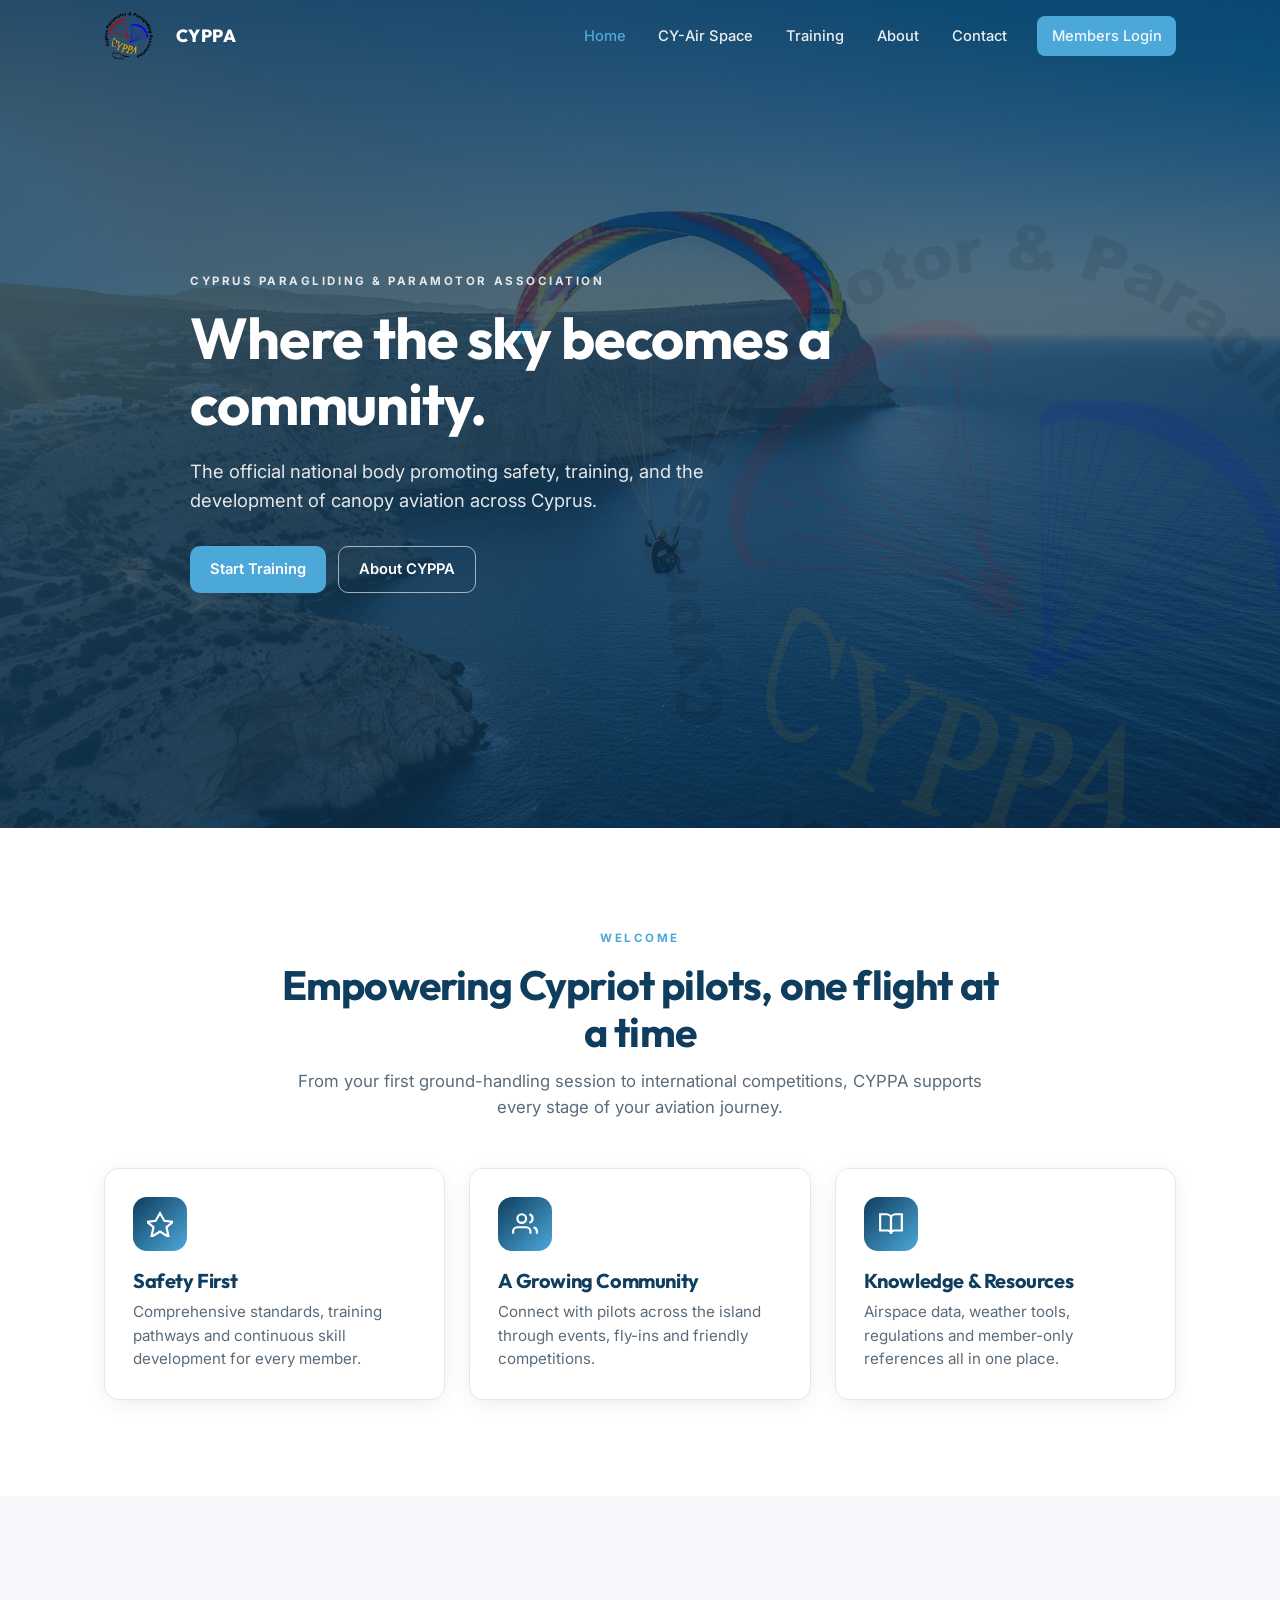
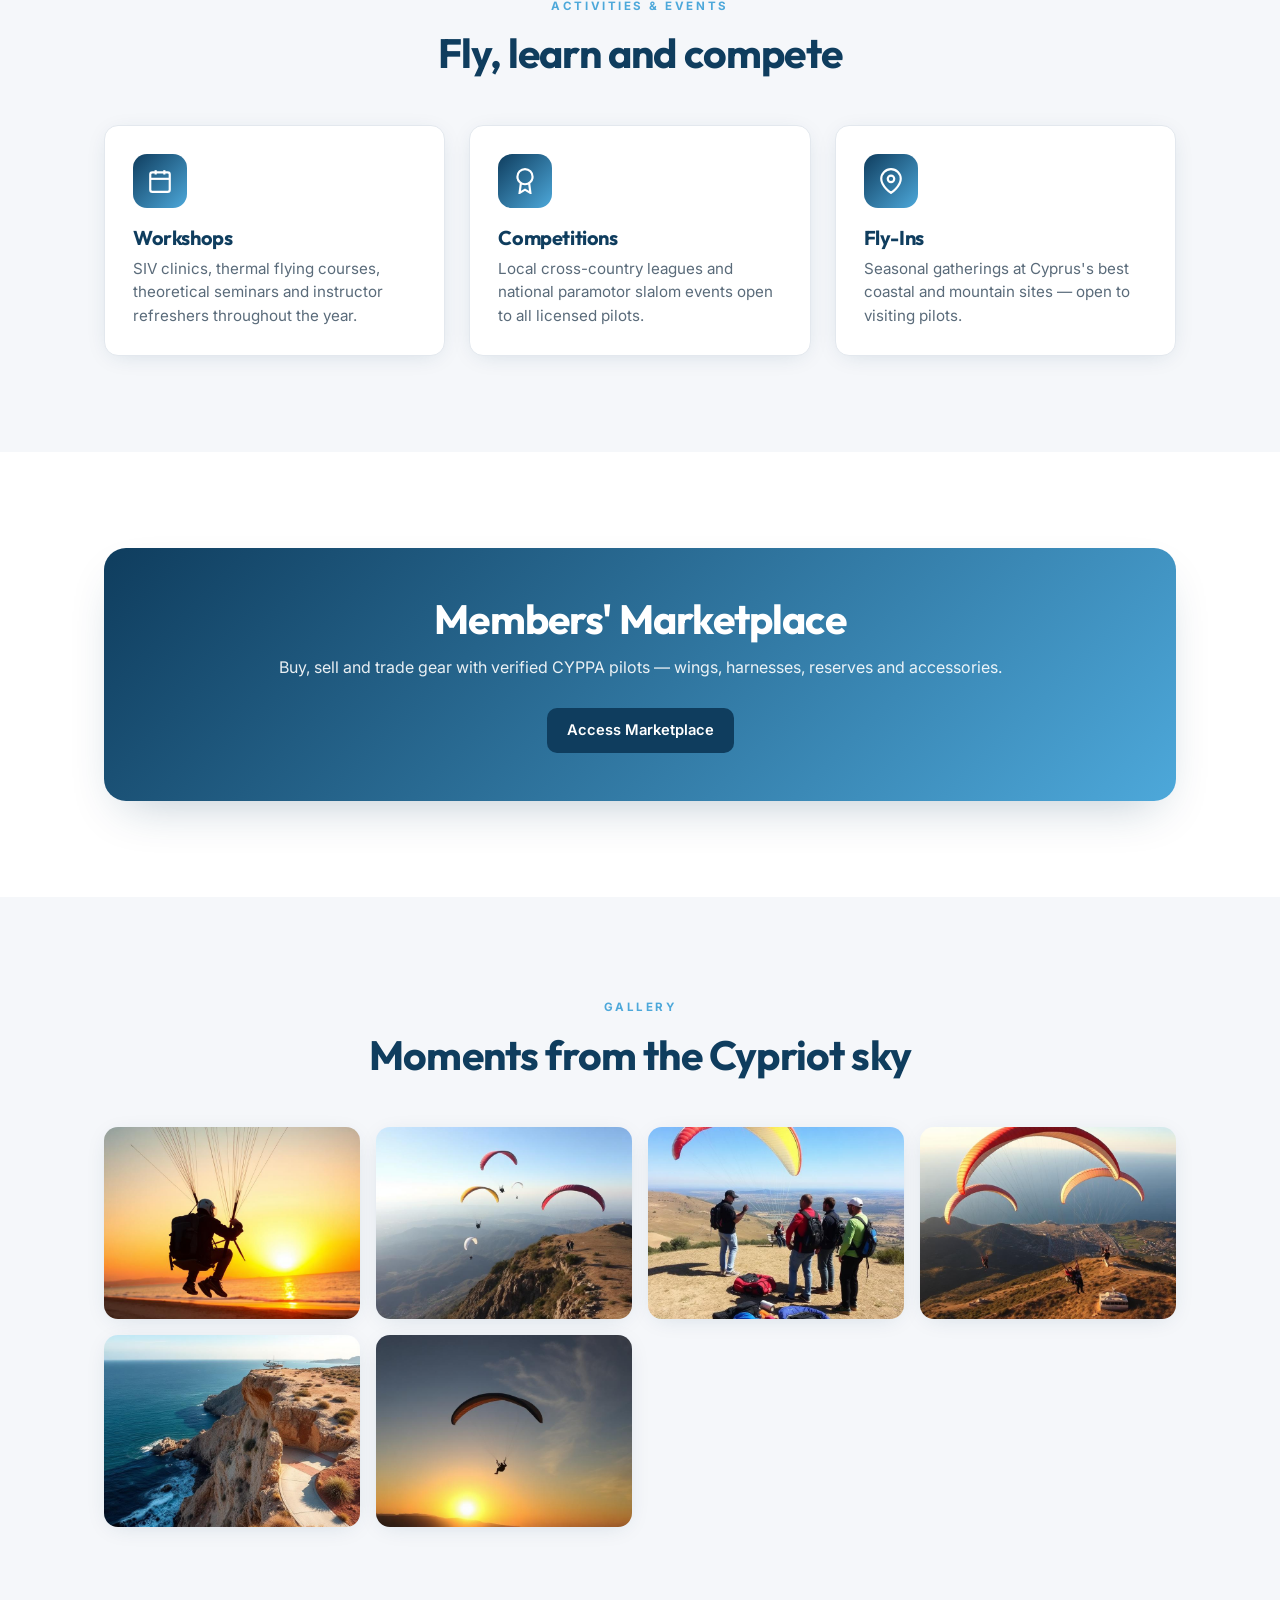
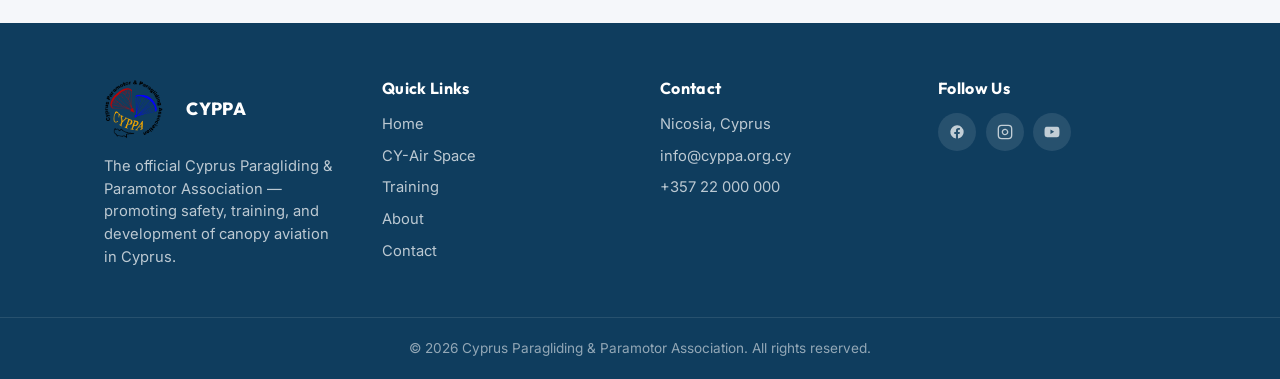
==== commit 41d3b9c4: "Updated the home page layout" ====
--- a/index.html
+++ b/index.html
@@ -192,11 +192,7 @@
     <div class="container footer-grid">
       <div>
         <div class="brand" style="margin-bottom:1rem">
-          <span class="logo" style="background:var(--sky)"><svg width="20" height="20" viewBox="0 0 24 24" fill="none"
-              stroke="currentColor" stroke-width="2" style="transform:rotate(-45deg)">
-              <path
-                d="M17.8 19.2 16 11l3.5-3.5C21 6 21.5 4 21 3c-1-.5-3 0-4.5 1.5L13 8 4.8 6.2c-.5-.1-.9.1-1.1.5l-.3.5c-.2.5-.1 1 .3 1.3L9 12l-2 3H4l-1 1 3 2 2 3 1-1v-3l3-2 3.5 5.3c.3.4.8.5 1.3.3l.5-.2c.4-.3.6-.7.5-1.2z" />
-            </svg></span>
+          <img src="assets/Logo 01a Color.png" alt="CYPPA Logo" class="footer-logo" />
           <span class="brand-name" style="color:#fff">CYPPA</span>
         </div>
         <p>The official Cyprus Paragliding & Paramotor Association — promoting safety, training, and development of
--- a/styles.css
+++ b/styles.css
@@ -832,4 +832,18 @@
 .page-hero .container {
   position: relative;
   z-index: 2;
+}
+
+/* Footer Logo */
+
+.footer-logo {
+  height: 60px;
+  width: auto;
+  object-fit: contain;
+  margin-right: 12px;
+}
+
+.site-footer .brand {
+  display: flex;
+  align-items: center;
 }
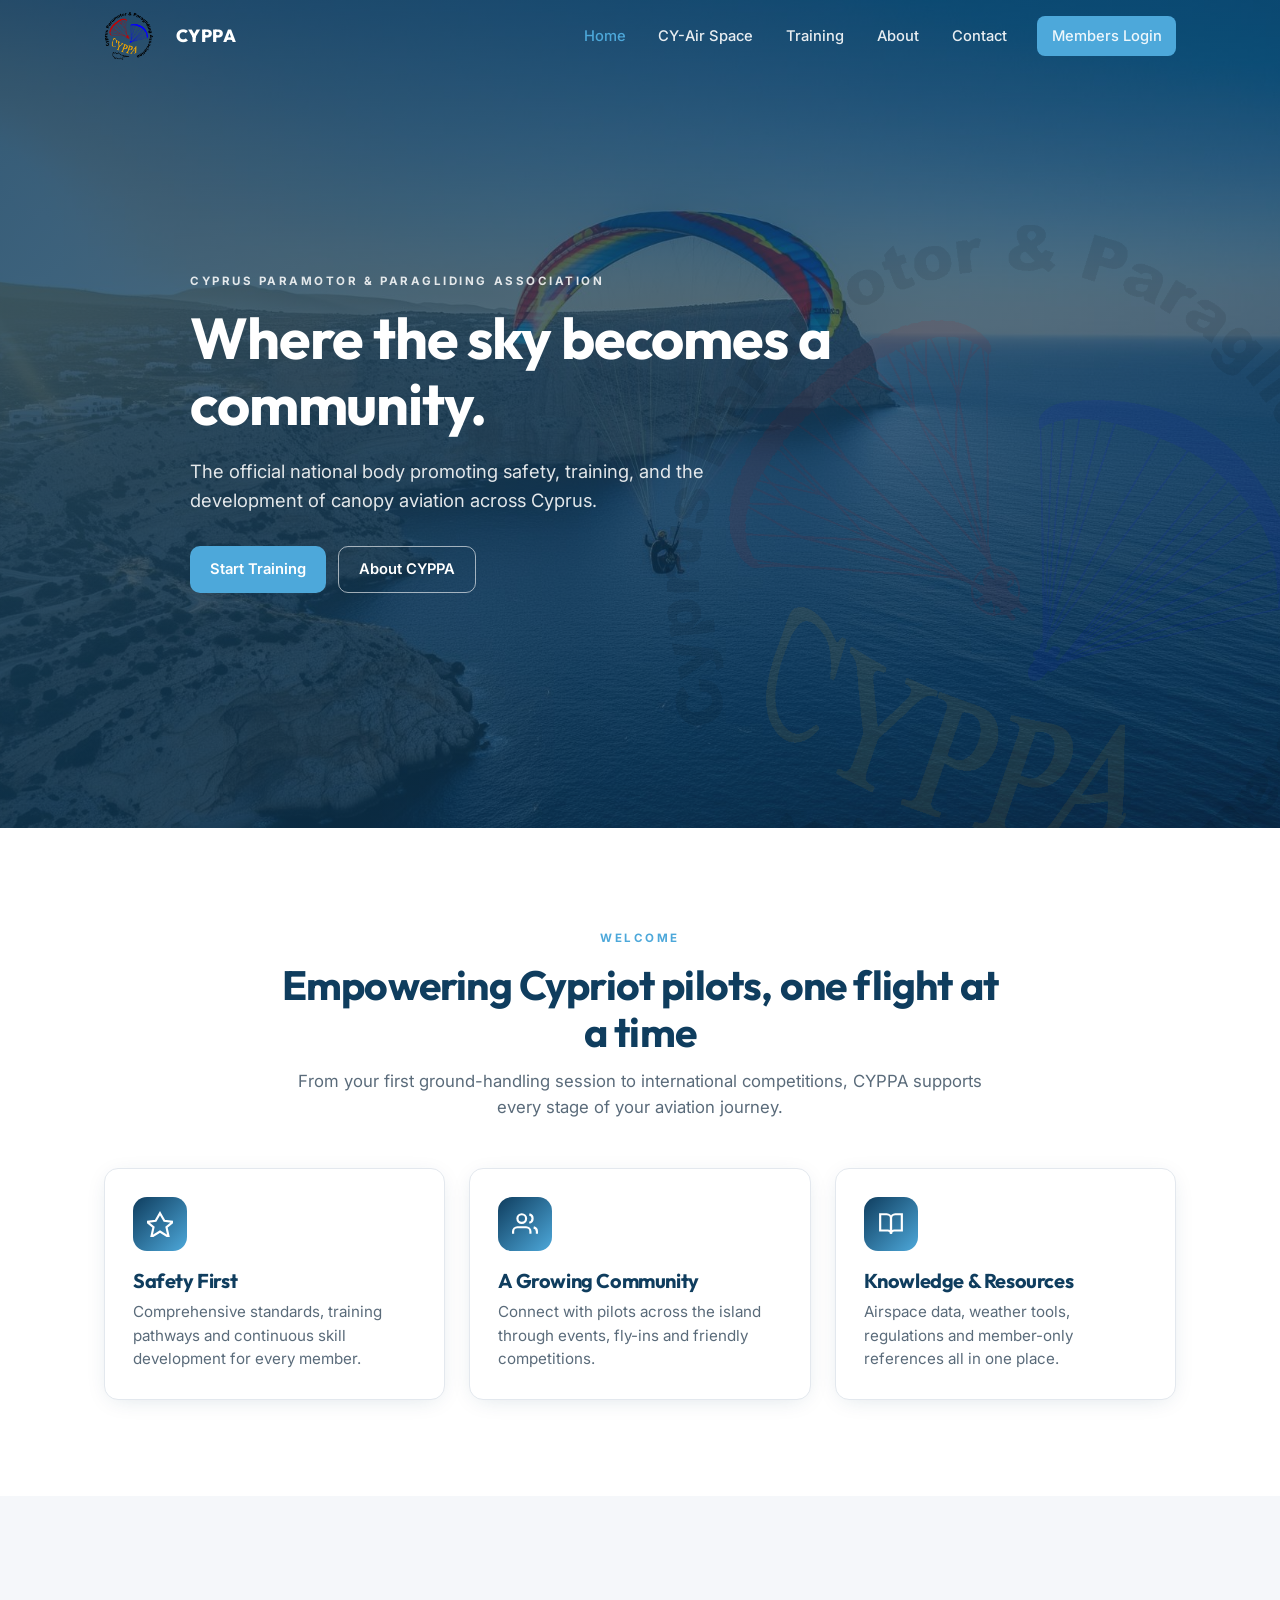
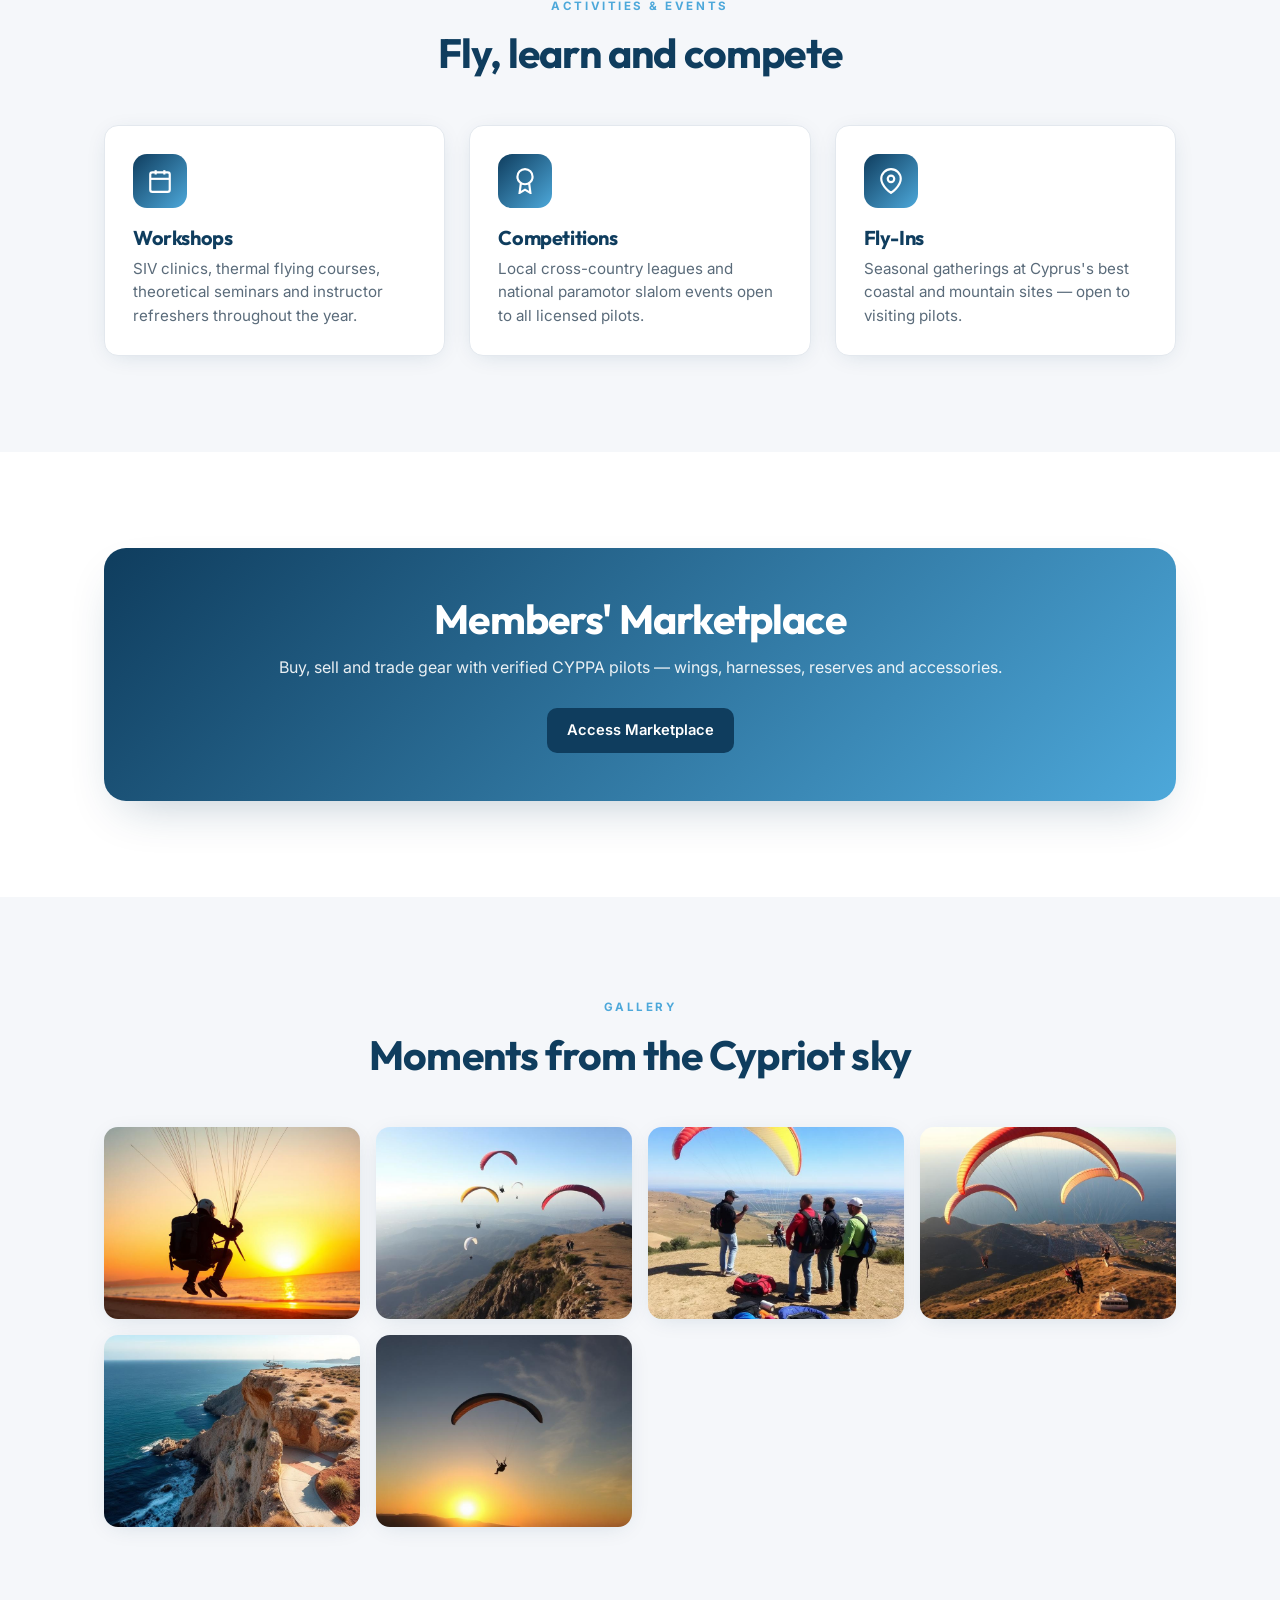
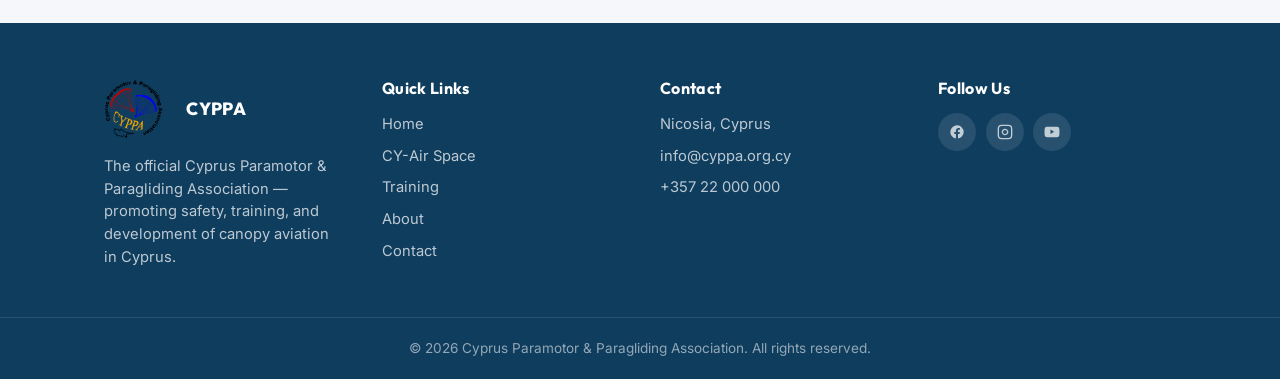
==== commit 69f289de: "Updated the home page layout" ====
--- a/index.html
+++ b/index.html
@@ -4,7 +4,7 @@
 <head>
   <meta charset="utf-8" />
   <meta name="viewport" content="width=device-width, initial-scale=1" />
-  <title>CYPPA — Cyprus Paragliding & Paramotor Association</title>
+  <title>CYPPA — Cyprus Paramotor & Paragliding Association</title>
   <meta name="description"
     content="Official body promoting safe and responsible canopy aviation in Cyprus — training, airspace info, events, and member resources." />
   <link rel="preconnect" href="https://fonts.googleapis.com" />
@@ -63,7 +63,7 @@
     <img src="assets/Logo 01a Color.png" alt="" class="hero-watermark" aria-hidden="true" />
 
     <div class="container">
-      <span class="eyebrow">Cyprus Paragliding & Paramotor Association</span>
+      <span class="eyebrow">Cyprus Paramotor & Paragliding Association</span>
       <h1>Where the sky becomes a community.</h1>
       <p class="lead">The official national body promoting safety, training, and the development of canopy aviation
         across Cyprus.</p>
@@ -195,7 +195,7 @@
           <img src="assets/Logo 01a Color.png" alt="CYPPA Logo" class="footer-logo" />
           <span class="brand-name" style="color:#fff">CYPPA</span>
         </div>
-        <p>The official Cyprus Paragliding & Paramotor Association — promoting safety, training, and development of
+        <p>The official Cyprus Paramotor & Paragliding Association — promoting safety, training, and development of
           canopy aviation in Cyprus.</p>
       </div>
       <div>
@@ -236,7 +236,7 @@
         </div>
       </div>
     </div>
-    <div class="footer-bottom">© <span id="yr"></span> Cyprus Paragliding & Paramotor Association. All rights
+    <div class="footer-bottom">© <span id="yr"></span> Cyprus Paramotor & Paragliding Association. All rights
       reserved.
     </div>
   </footer>
--- a/styles.css
+++ b/styles.css
@@ -1,4 +1,4 @@
-/* CYPPA — Cyprus Paragliding & Paramotor Association
+/* CYPPA — Cyprus Paramotor & Paragliding Association
    Static HTML/CSS build */
 
 :root {
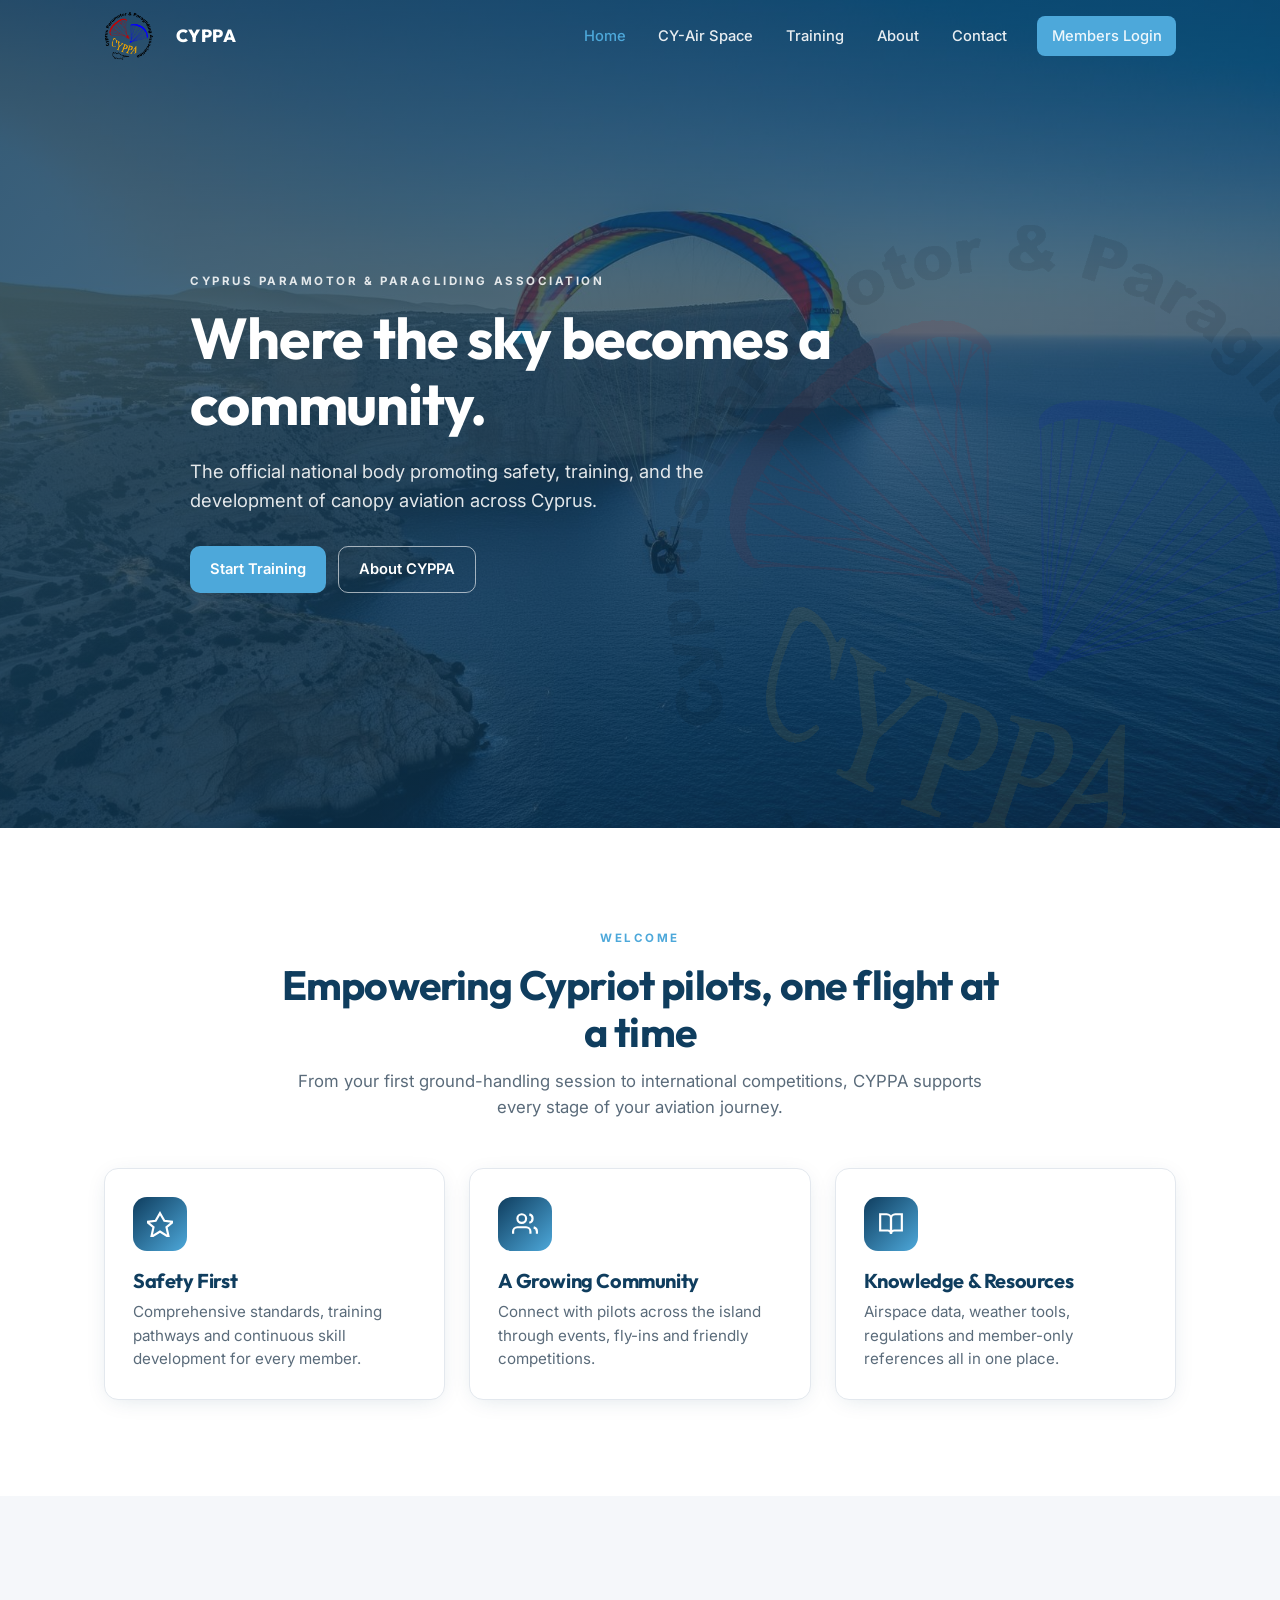
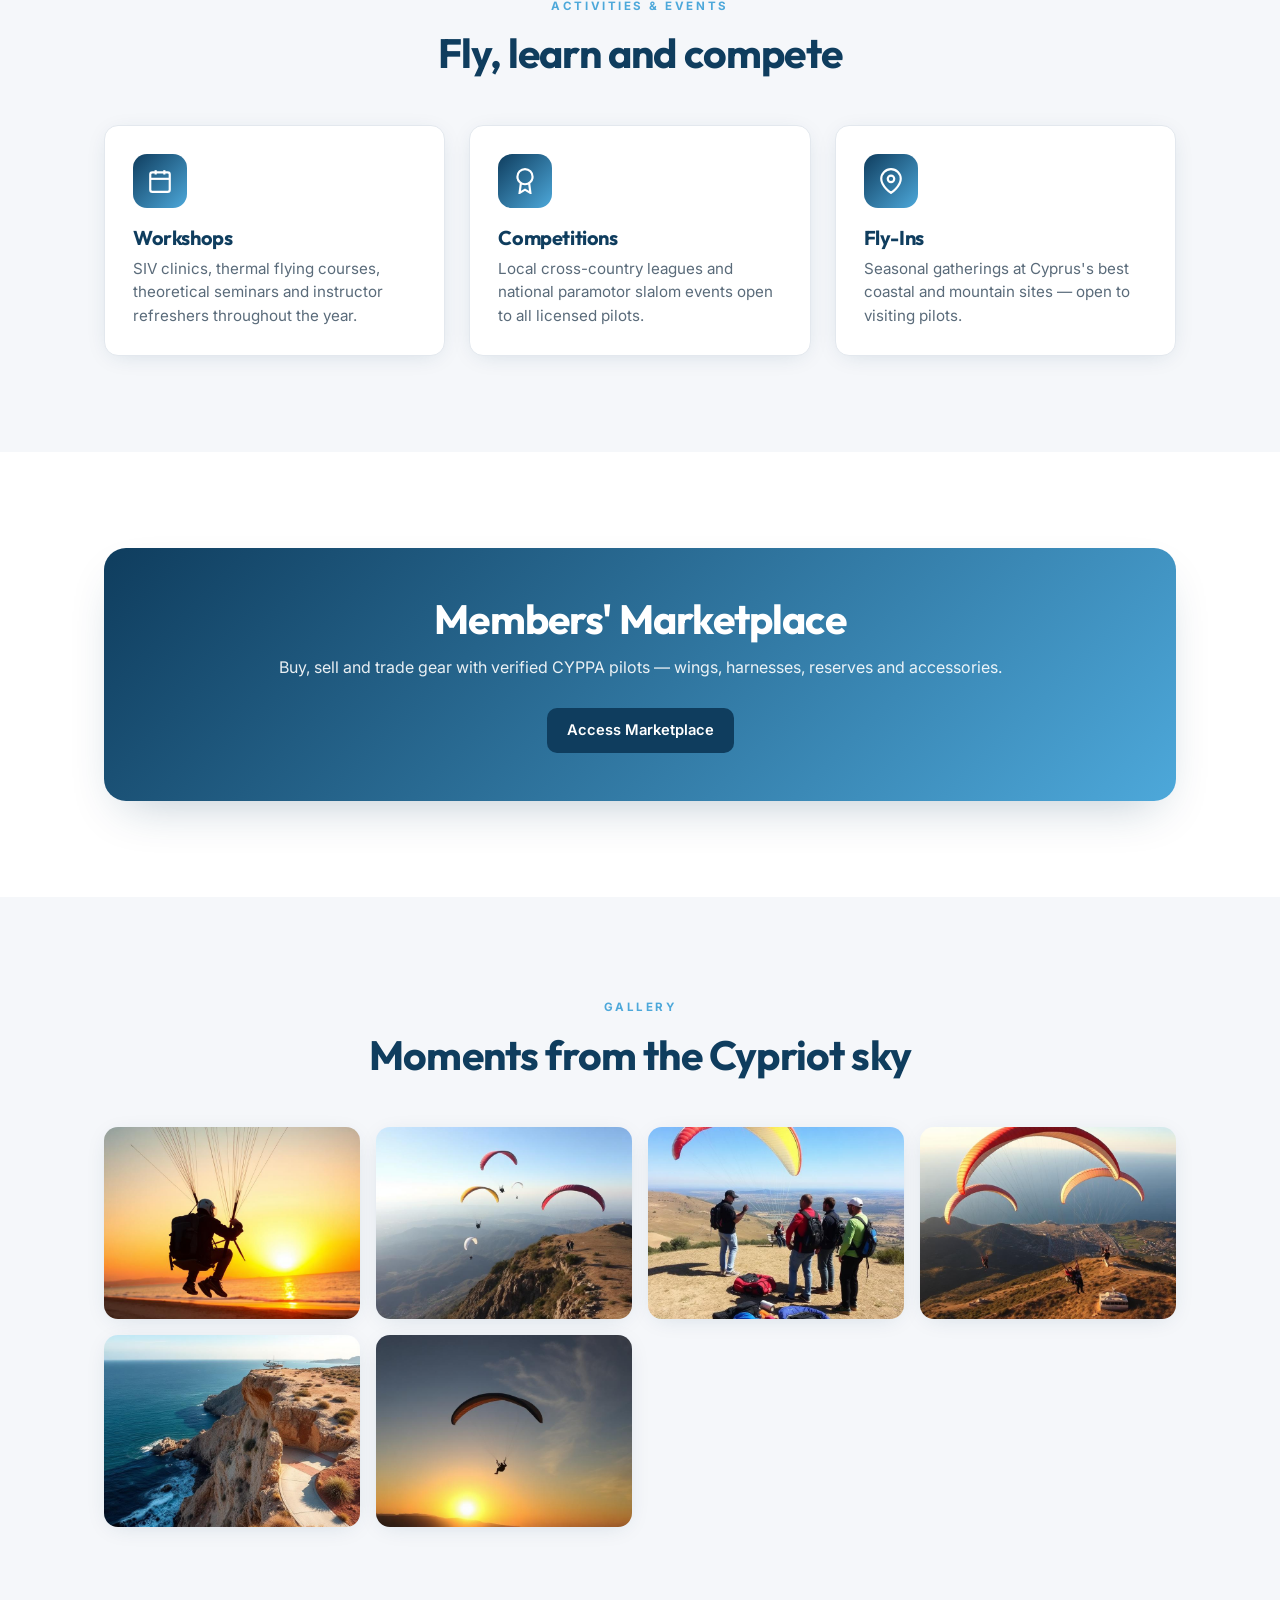
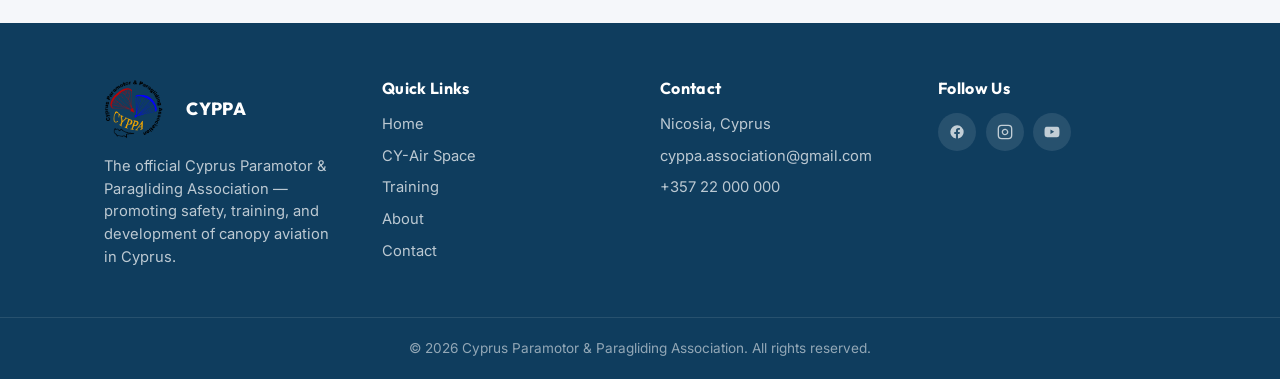
==== commit ab67ed74: "Updated the home page layout" ====
--- a/index.html
+++ b/index.html
@@ -212,8 +212,8 @@
         <h4>Contact</h4>
         <ul>
           <li>Nicosia, Cyprus</li>
-          <li>info@cyppa.org.cy</li>
-          <li>+357 22 000 000</li>
+          <li>cyppa.association@gmail.com</li>
+          <li>+357 22 000 000 </li>
         </ul>
       </div>
       <div>
--- a/styles.css
+++ b/styles.css
@@ -240,6 +240,12 @@
 
 .mobile-nav.open {
   display: block;
+}
+
+.mobile-nav.open {
+  display: block !important;
+  background: red !important;
+  padding: 20px !important;
 }
 
 .mobile-nav nav {
@@ -846,4 +852,61 @@
 .site-footer .brand {
   display: flex;
   align-items: center;
+}
+
+.card-link {
+  text-decoration: none;
+  color: inherit;
+  display: block;
+}
+
+.card-link .card {
+  cursor: pointer;
+  transition: transform .2s ease, box-shadow .2s ease;
+}
+
+.card-link:hover .card {
+  transform: translateY(-4px);
+}
+
+.clickable-card {
+  cursor: pointer;
+}
+
+.clickable-card:hover {
+  transform: translateY(-4px);
+}
+
+/* Mission Statement Popup */
+
+.mission-card {
+  cursor: pointer;
+}
+
+.mission-details {
+  display: none;
+  margin-top: 15px;
+  margin-left: 80px;
+
+  padding: 20px;
+
+  background: #fff;
+
+  border-radius: 20px;
+
+  box-shadow: 0 10px 30px rgba(0, 0, 0, .08);
+
+  border: 1px solid rgba(0, 0, 0, .08);
+}
+
+.mission-details.open {
+  display: block;
+}
+
+.mission-details h3 {
+  margin-top: 0;
+}
+
+.mission-details ul {
+  padding-left: 20px;
 }
